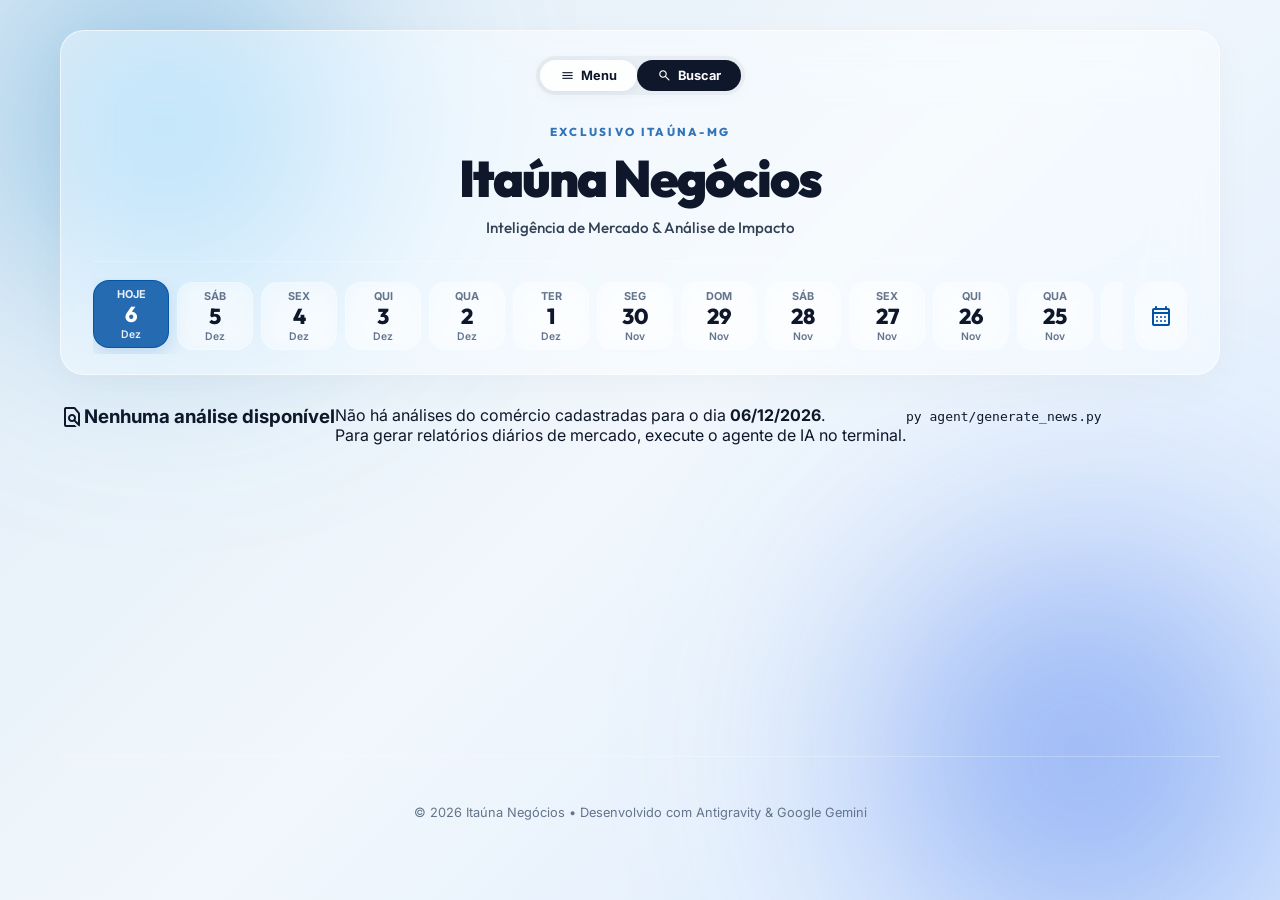
==== index.html @ 3e088b30 "Relatório diário do comércio de Itaúna: 2026-06-10" ====
<!DOCTYPE html>
<html lang="pt-BR">
<head>
  <meta charset="UTF-8">
  <meta name="viewport" content="width=device-width, initial-scale=1.0">
  <title>Itaúna Negócios - Inteligência Comercial e Notícias Diárias</title>
  <meta name="description" content="Portal de análises de impacto comercial, eventos e inteligência de mercado para comerciantes e empresários da cidade de Itaúna-MG.">
  
  <!-- Fontes do Google: Outfit para títulos limpos e fáceis de ler, e Inter para texto -->
  <link rel="preconnect" href="https://fonts.googleapis.com">
  <link rel="preconnect" href="https://fonts.gstatic.com" crossorigin>
  <link href="https://fonts.googleapis.com/css2?family=Inter:wght@300;400;500;600;700&family=Outfit:wght@400;500;600;700;800;900&display=swap" rel="stylesheet">
  
  <!-- Ícones Material Symbols -->
  <link rel="stylesheet" href="https://fonts.googleapis.com/css2?family=Material+Symbols+Rounded:opsz,wght,FILL,GRAD@20..48,100..700,0..1,-50..200" />
  
  <!-- Estilo Principal -->
  <link rel="stylesheet" href="./src/css/style.css">
</head>
<body>

  <!-- Fundo Animado Fluido -->
  <div class="fluid-background" id="fluidBg"></div>

  <!-- Aplicativo Principal -->
  <div class="app-container">
    
    <!-- Cabeçalho Principal (Estilo GreenMotive Glassmorphism) -->
    <header class="app-header" id="appHeader">
      <!-- Barra superior de navegação (Pílulas Flutuantes) -->
      <div class="top-nav-bar">
        <div class="nav-pill">
          <span class="nav-pill-btn active"><span class="material-symbols-rounded pill-icon">menu</span>Menu</span>
          <span class="nav-pill-btn accent-pill"><span class="material-symbols-rounded pill-icon">search</span>Buscar</span>
        </div>
      </div>

      <div class="header-content">
        <div class="brand-info">
          <span class="brand-tag">Exclusivo Itaúna-MG</span>
          <h1 class="brand-title">Itaúna Negócios</h1>
        </div>
        <div class="brand-subtitle">Inteligência de Mercado & Análise de Impacto</div>
      </div>
      
      <!-- Date Carousel Timeline (Barra Horizontal Deslizante) -->
      <div class="date-timeline-container">
        <div class="date-timeline" id="dateTimeline">
          <!-- Datas serão inseridas dinamicamente via JS -->
        </div>
        <div class="date-picker-wrapper">
          <button class="calendar-btn" id="calendarBtn" title="Escolher outra data" aria-label="Abrir calendário">
            <span class="material-symbols-rounded">calendar_month</span>
          </button>
          <!-- Input invisível de data para acionar o calendário do sistema -->
          <input type="date" class="hidden-date-input" id="hiddenDateInput">
        </div>
      </div>
    </header>

    <!-- Conteúdo Principal -->
    <main class="main-content">
      <!-- Indicador de Status / Carregamento -->
      <div class="loader-container" id="loaderContainer">
        <div class="spinner"></div>
        <p>Buscando relatórios de mercado...</p>
      </div>

      <!-- Grid Bento Box de Notícias -->
      <section class="news-grid-section">
        <h2 class="visually-hidden">Análises do Dia</h2>
        <div class="news-grid" id="newsGrid">
          <!-- Cards de notícias serão inseridos aqui pelo JavaScript -->
        </div>
      </section>

      <!-- Estado Vazio (Sem notícias) -->
      <div class="empty-state-container" id="emptyState" style="display: none;">
        <span class="material-symbols-rounded empty-icon">find_in_page</span>
        <h3>Nenhuma análise disponível</h3>
        <p id="emptyStateMessage">Ainda não há relatórios para o dia selecionado. Execute o agente de inteligência artificial para pesquisar notícias do dia.</p>
        <div class="run-instruction-box">
          <code>py agent/generate_news.py</code>
        </div>
      </div>
    </main>

    <!-- Rodapé -->
    <footer class="app-footer">
      <p>© 2026 Itaúna Negócios • Desenvolvido com Antigravity & Google Gemini</p>
    </footer>
  </div>

  <!-- Modal Detalhado (iOS style Slide-up Card Overlay) -->
  <div class="modal-overlay" id="newsModal" role="dialog" aria-modal="true" aria-hidden="true">
    <div class="modal-card">
      <button class="modal-close-btn" id="modalCloseBtn" aria-label="Fechar modal">
        <span class="material-symbols-rounded">close</span>
      </button>
      
      <div class="modal-scroll-content">
        <div class="modal-header">
          <span class="modal-category" id="modalCategory">Eventos</span>
          <h2 class="modal-title" id="modalTitle">Título da Notícia Detalhada</h2>
          <div class="modal-meta">
            <span class="modal-impact-badge" id="modalImpact">Alto Impacto</span>
          </div>
        </div>

        <div class="modal-body">
          <!-- Resumo Executivo -->
          <div class="modal-section summary-section">
            <h3 class="section-title"><span class="material-symbols-rounded section-icon">analytics</span>Resumo Executivo</h3>
            <p id="modalSummary">O resumo do evento aparecerá aqui.</p>
          </div>

          <!-- Análise Investigativa -->
          <div class="modal-section analysis-section">
            <h3 class="section-title"><span class="material-symbols-rounded section-icon">search_insights</span>Análise Investigativa do Impacto</h3>
            <div class="section-text" id="modalAnalysis">
              Detalhes analíticos completos do impacto na cidade de Itaúna.
            </div>
          </div>

          <!-- Painel de Inteligência de Mercado (Gráficos e Mapas) -->
          <div class="modal-section intelligence-section" id="modalIntelligenceSection" style="display: none;">
            <h3 class="section-title"><span class="material-symbols-rounded section-icon">monitoring</span>Painel de Inteligência Comercial</h3>
            <div class="intelligence-dashboard">
              <div class="intel-card chart-card">
                <h4 class="intel-card-title">Impacto Estimado por Setor</h4>
                <div class="chart-canvas-wrapper" id="modalChartContainer">
                  <!-- SVG Gráfico dinâmico injetado via JS -->
                </div>
              </div>
              <div class="intel-card map-card">
                <h4 class="intel-card-title">Hotspots e Tráfego (Centro de Itaúna)</h4>
                <div class="map-canvas-wrapper" id="modalMapContainer">
                  <!-- SVG Mapa dinâmico injetado via JS -->
                </div>
              </div>
            </div>
          </div>

          <!-- Grade de Dicas Práticas e Lucro -->
          <div class="modal-action-grid">
            <div class="action-card how-to-act-card">
              <h3 class="action-card-title"><span class="material-symbols-rounded card-icon">storefront</span>Como Agir (Recomendações)</h3>
              <div class="action-card-content" id="modalHowToAct">
                Passos práticos para comerciantes.
              </div>
            </div>

            <div class="action-card how-to-profit-card">
              <h3 class="action-card-title"><span class="material-symbols-rounded card-icon">monetization_on</span>Como Lucrar (Oportunidades)</h3>
              <div class="action-card-content" id="modalHowToProfit">
                Passos práticos de monetização.
              </div>
            </div>
          </div>
        </div>
      </div>
    </div>
  </div>

  <!-- Scripts -->
  <script src="./src/js/utils.js" type="module"></script>
  <script src="./src/js/app.js" type="module"></script>
</body>
</html>
---- src/css/style.css ----
/* ==========================================================================
   DESIGN SYSTEM - ITAÚNA NEGÓCIOS
   Aparência: Editorial Moderno & Liquid Glass (Tons de Azul Claro)
   ========================================================================== */

:root {
  /* Cores Temáticas - Paleta Azul Editorial & Glassmorphism */
  --bg-primary: #eef4f9; /* Azul Claro Neutro e Suave */
  --bg-gradient-start: #e0ecf7; 
  --bg-gradient-middle: #f1f7fc;
  --bg-gradient-end: #dbeafe;
  
  /* Efeito Liquid Glass Aprimorado */
  --glass-bg: rgba(255, 255, 255, 0.45);
  --glass-bg-hover: rgba(255, 255, 255, 0.65);
  --glass-border: rgba(255, 255, 255, 0.6);
  --glass-border-hover: rgba(3, 83, 164, 0.25);
  --glass-shadow: rgba(15, 23, 42, 0.03);
  --glass-shadow-hover: rgba(15, 23, 42, 0.06);
  
  /* Cores de Destaque */
  --primary: #0353a4; /* Azul Escuro */
  --primary-hover: #002855;
  --primary-light: rgba(3, 83, 164, 0.06);
  --accent: #2563eb;
  
  /* Cores de Texto */
  --text-primary: #0f172a; /* Slate 900 */
  --text-secondary: #334155; /* Slate 700 */
  --text-muted: #64748b; /* Slate 500 */
  
  /* Níveis de Impacto (Neon/Brilhantes para o Glassmorphism) */
  --impact-high: #f43f5e; /* Vermelho Brilhante */
  --impact-high-bg: rgba(244, 63, 94, 0.1);
  --impact-medium: #f97316; /* Laranja Brilhante */
  --impact-medium-bg: rgba(249, 115, 22, 0.1);
  --impact-low: #0d9488; /* Teal Brilhante */
  --impact-low-bg: rgba(13, 148, 136, 0.1);

  /* Tipografia Limpa */
  --font-title: 'Outfit', -apple-system, BlinkMacSystemFont, "Segoe UI", Roboto, sans-serif;
  --font-subtitle: 'Outfit', -apple-system, BlinkMacSystemFont, "Segoe UI", Roboto, sans-serif;
  --font-body: 'Inter', -apple-system, BlinkMacSystemFont, "Segoe UI", Roboto, sans-serif;
  
  /* Bordas e Cantos (Pontas Bem Arredondadas estilo GreenMotive) */
  --border-radius-sm: 8px;
  --border-radius-md: 16px;
  --border-radius-lg: 24px;
  --border-radius-xl: 32px;
  
  /* Linhas Divisórias de Vidro */
  --divider-thin: 1px solid rgba(255, 255, 255, 0.4);
  
  --transition-smooth: all 0.3s cubic-bezier(0.16, 1, 0.3, 1);
  --transition-spring: all 0.5s cubic-bezier(0.175, 0.885, 0.32, 1.1);
}

/* ==========================================================================
   RESET & ESTILOS GERAIS
   ========================================================================== */

* {
  box-sizing: border-box;
  margin: 0;
  padding: 0;
}

body {
  font-family: var(--font-body);
  color: var(--text-primary);
  background-color: var(--bg-primary);
  min-height: 100vh;
  overflow-x: hidden;
  position: relative;
  -webkit-font-smoothing: antialiased;
}

.visually-hidden {
  position: absolute;
  width: 1px;
  height: 1px;
  padding: 0;
  margin: -1px;
  overflow: hidden;
  clip: rect(0, 0, 0, 0);
  white-space: nowrap;
  border: 0;
}

/* ==========================================================================
   FUNDO FLUIDO COM ORBES EM MOVIMENTO (Glassmorphism Background)
   ========================================================================== */

.fluid-background {
  position: fixed;
  top: 0;
  left: 0;
  right: 0;
  bottom: 0;
  z-index: -2;
  background: linear-gradient(135deg, 
    var(--bg-gradient-start), 
    var(--bg-gradient-middle), 
    var(--bg-gradient-end)
  );
  overflow: hidden;
}

/* Orbes de Vidro Refrativos Animados */
.fluid-background::before,
.fluid-background::after {
  content: '';
  position: absolute;
  border-radius: 50%;
  filter: blur(100px);
  opacity: 0.55;
  mix-blend-mode: multiply;
  animation: floatOrbs 25s infinite alternate ease-in-out;
  pointer-events: none;
}

.fluid-background::before {
  width: 500px;
  height: 500px;
  background: radial-gradient(circle, #0284c7 0%, rgba(2, 132, 199, 0) 70%);
  top: -120px;
  left: -80px;
}

.fluid-background::after {
  width: 600px;
  height: 600px;
  background: radial-gradient(circle, #2563eb 0%, rgba(37, 99, 235, 0) 70%);
  bottom: -150px;
  right: -100px;
  animation-delay: -7s;
  animation-duration: 32s;
}

@keyframes floatOrbs {
  0% {
    transform: translate(0, 0) scale(1);
  }
  50% {
    transform: translate(120px, 80px) scale(1.15);
  }
  100% {
    transform: translate(-60px, -90px) scale(0.9);
  }
}

/* ==========================================================================
   CONTAINER E CABEÇALHO EDITORIAL
   ========================================================================== */

.app-container {
  max-width: 1200px;
  margin: 0 auto;
  padding: 30px 20px 80px 20px;
  min-height: 100vh;
  display: flex;
  flex-direction: column;
}

/* Cabeçalho estilo GreenMotive Glassmorphism */
.app-header {
  background: var(--glass-bg);
  backdrop-filter: blur(30px) saturate(140%);
  -webkit-backdrop-filter: blur(30px) saturate(140%);
  border: 1px solid var(--glass-border);
  box-shadow: 0 10px 40px var(--glass-shadow);
  border-radius: var(--border-radius-lg);
  padding: 24px 32px 20px 32px;
  margin-bottom: 30px;
  display: flex;
  flex-direction: column;
  align-items: center;
  position: relative;
  overflow: hidden;
}

/* Barra superior de navegação (Pílulas) */
.top-nav-bar {
  width: 100%;
  display: flex;
  justify-content: center;
  margin-bottom: 24px;
}

.nav-pill {
  display: flex;
  background: rgba(15, 23, 42, 0.05); /* Cinza escuro ultra suave */
  border-radius: 9999px;
  padding: 4px;
  border: 1px solid rgba(255, 255, 255, 0.45);
  box-shadow: 0 4px 15px rgba(15, 23, 42, 0.02);
}

.nav-pill-btn {
  display: inline-flex;
  align-items: center;
  gap: 6px;
  padding: 8px 20px;
  font-size: 0.8rem;
  font-weight: 700;
  color: var(--text-secondary);
  border-radius: 9999px;
  cursor: pointer;
  transition: var(--transition-smooth);
}

.nav-pill-btn.active {
  background: rgba(255, 255, 255, 0.9);
  color: #0f172a;
  box-shadow: 0 2px 8px rgba(15, 23, 42, 0.05);
}

.nav-pill-btn.accent-pill {
  background: #0f172a; /* Slate escuro */
  color: #ffffff;
}

.nav-pill-btn.accent-pill:hover {
  background: #1e293b;
  transform: translateY(0);
}

.pill-icon {
  font-size: 15px !important;
}

.header-content {
  width: 100%;
  display: flex;
  flex-direction: column;
  align-items: center;
  gap: 2px;
  margin-bottom: 24px;
  text-align: center;
}

.brand-tag {
  font-family: var(--font-subtitle);
  font-size: 0.72rem;
  font-weight: 800;
  text-transform: uppercase;
  letter-spacing: 0.2em;
  color: var(--primary);
  opacity: 0.8;
}

.brand-title {
  font-family: var(--font-title);
  font-size: 3.2rem;
  font-weight: 900;
  letter-spacing: -0.04em;
  color: #0f172a;
  margin: 6px 0;
}

.brand-subtitle {
  font-family: var(--font-subtitle);
  font-size: 0.95rem;
  color: var(--text-secondary);
  font-weight: 500;
}

/* ==========================================================================
   DATE CAROUSEL (Timeline de Abas)
   ========================================================================== */

.date-timeline-container {
  width: 100%;
  display: flex;
  align-items: center;
  gap: 12px;
  border-top: 1px solid rgba(255, 255, 255, 0.25);
  padding-top: 16px;
}

.date-timeline {
  display: flex;
  gap: 8px;
  overflow-x: auto;
  scroll-behavior: smooth;
  flex-grow: 1;
  padding: 4px 0;
  scrollbar-width: none;
  -ms-overflow-style: none;
}

.date-timeline::-webkit-scrollbar {
  display: none;
}

.date-item {
  flex: 0 0 auto;
  display: flex;
  flex-direction: column;
  align-items: center;
  justify-content: center;
  width: 76px;
  height: 68px;
  border-radius: var(--border-radius-md);
  border: 1px solid rgba(255, 255, 255, 0.3);
  background: rgba(255, 255, 255, 0.25);
  backdrop-filter: blur(10px);
  cursor: pointer;
  user-select: none;
  transition: var(--transition-smooth);
}

.date-item:hover {
  background: rgba(255, 255, 255, 0.6);
  transform: translateY(-2px);
  border-color: rgba(255, 255, 255, 0.6);
}

.date-item-weekday {
  font-family: var(--font-body);
  font-size: 0.68rem;
  text-transform: uppercase;
  font-weight: 700;
  color: var(--text-muted);
}

.date-item-day {
  font-family: var(--font-title);
  font-size: 1.35rem;
  font-weight: 800;
  color: var(--text-primary);
  line-height: 1.1;
  margin: 2px 0;
}

.date-item-month {
  font-family: var(--font-body);
  font-size: 0.65rem;
  font-weight: 600;
  color: var(--text-muted);
}

/* Pílula Ativa (Estilo Moderno Vidro) */
.date-item.active {
  background: rgba(3, 83, 164, 0.85);
  border-color: rgba(3, 83, 164, 0.9);
  transform: translateY(-2px);
  box-shadow: 0 8px 20px rgba(3, 83, 164, 0.15);
}

.date-item.active .date-item-weekday { color: rgba(255, 255, 255, 0.9); }
.date-item.active .date-item-day { color: #ffffff; }
.date-item.active .date-item-month { color: rgba(255, 255, 255, 0.9); }

/* Calendário */
.calendar-btn {
  width: 52px;
  height: 68px;
  border-radius: var(--border-radius-md);
  border: 1px solid rgba(255, 255, 255, 0.3);
  background: rgba(255, 255, 255, 0.25);
  backdrop-filter: blur(10px);
  color: var(--primary);
  cursor: pointer;
  display: flex;
  align-items: center;
  justify-content: center;
  transition: var(--transition-smooth);
  position: relative;
}

.calendar-btn:hover {
  background: rgba(255, 255, 255, 0.6);
  transform: scale(1.03);
}

.hidden-date-input {
  position: absolute;
  top: 0;
  left: 0;
  width: 100%;
  height: 100%;
  opacity: 0;
  cursor: pointer;
  z-index: 10;
}

/* ==========================================================================
   GRID BENTO BOX EDITORIAL
   ========================================================================== */

.main-content {
  flex-grow: 1;
  display: flex;
  flex-direction: column;
}

.news-grid {
  display: grid;
  grid-template-columns: 1fr;
  gap: 28px;
  padding: 16px 0;
}

@media (min-width: 768px) {
  .news-grid {
    grid-template-columns: repeat(2, 1fr);
  }
}

@media (min-width: 1024px) {
  .news-grid {
    grid-template-columns: repeat(3, 1fr);
  }
}

/* Estilo do Card Glassmorphism Ultra-Premium (GreenMotive style) */
.news-card {
  background: rgba(255, 255, 255, 0.45);
  backdrop-filter: blur(25px) saturate(140%);
  -webkit-backdrop-filter: blur(25px) saturate(140%);
  border: 1px solid rgba(255, 255, 255, 0.5);
  border-radius: var(--border-radius-lg);
  padding: 28px;
  box-shadow: 0 8px 32px var(--glass-shadow);
  cursor: pointer;
  display: flex;
  flex-direction: column;
  justify-content: space-between;
  height: 380px; /* Tamanho único vertical */
  gap: 16px;
  transition: var(--transition-spring);
  position: relative;
  overflow: hidden;
  animation: fadeIn 0.4s ease forwards;
}

.news-card:hover {
  background: rgba(255, 255, 255, 0.65);
  border-color: rgba(3, 83, 164, 0.25);
  transform: translateY(-6px);
  box-shadow: 0 16px 40px rgba(15, 23, 42, 0.08);
}

/* Container de Gradiente Abstrato (Hover Effect) */
.card-bg-gradient {
  position: absolute;
  top: 0;
  left: 0;
  width: 100%;
  height: 100%;
  z-index: 0;
  pointer-events: none;
  opacity: 0.12;
  transition: opacity 0.5s ease, transform 0.5s ease;
  display: flex;
  align-items: center;
  justify-content: center;
}

.news-card:hover .card-bg-gradient {
  opacity: 0.35;
  transform: scale(1.15) rotate(5deg);
}

/* Forçar conteúdo a ficar sobreposto ao gradiente de fundo */
.card-header-tags,
.card-body-content,
.card-footer {
  position: relative;
  z-index: 1;
}

/* Ícone Geométrico Minimalista de Traço Grosso */
.card-geo-icon {
  width: 42px;
  height: 42px;
  display: flex;
  align-items: center;
  justify-content: center;
  color: #0f172a; /* Slate 900 */
  margin-bottom: 8px;
  transition: var(--transition-smooth);
}

.card-geo-icon svg {
  width: 100%;
  height: 100%;
  stroke: currentColor;
  stroke-width: 3.5px; /* Traço grosso geométrico */
  fill: none;
  stroke-linecap: round;
  stroke-linejoin: round;
}

.news-card:hover .card-geo-icon {
  transform: scale(1.08);
  color: var(--accent);
}

/* Tags e Badges */
.card-header-tags {
  display: flex;
  justify-content: space-between;
  align-items: center;
}

.category-tag {
  font-family: var(--font-subtitle);
  font-size: 0.7rem;
  font-weight: 800;
  text-transform: uppercase;
  color: var(--primary);
  background: rgba(3, 83, 164, 0.05);
  padding: 5px 12px;
  border-radius: 9999px;
  letter-spacing: 0.06em;
  border: 1px solid rgba(3, 83, 164, 0.1);
}

.impact-badge {
  font-family: var(--font-body);
  font-size: 0.7rem;
  font-weight: 700;
  padding: 5px 10px;
  border-radius: 8px;
  display: inline-flex;
  align-items: center;
  gap: 5px;
}

.impact-badge::before {
  content: '';
  width: 6px;
  height: 6px;
  border-radius: 50%;
  display: inline-block;
}

/* Níveis de Impacto Translúcidos */
.news-card.impact-alto .impact-badge { color: var(--impact-high); background: var(--impact-high-bg); }
.news-card.impact-alto .impact-badge::before { background: var(--impact-high); }

.news-card.impact-médio .impact-badge { color: var(--impact-medium); background: var(--impact-medium-bg); }
.news-card.impact-médio .impact-badge::before { background: var(--impact-medium); }

.news-card.impact-baixo .impact-badge { color: var(--impact-low); background: var(--impact-low-bg); }
.news-card.impact-baixo .impact-badge::before { background: var(--impact-low); }

/* Título e Texto */
.card-body-content {
  display: flex;
  flex-direction: column;
  gap: 10px;
  flex-grow: 1;
}

.card-title {
  font-family: var(--font-title);
  font-size: 1.3rem;
  font-weight: 800;
  line-height: 1.3;
  color: #0f172a;
  transition: var(--transition-smooth);
}

.news-card:hover .card-title {
  color: var(--accent);
}

.card-summary {
  font-family: var(--font-body);
  font-size: 0.85rem;
  line-height: 1.55;
  color: var(--text-secondary);
  display: -webkit-box;
  -webkit-line-clamp: 4;
  -webkit-box-orient: vertical;
  overflow: hidden;
}

/* Rodapé do Card */
.card-footer {
  display: flex;
  align-items: center;
  justify-content: flex-end;
  border-top: 1px solid rgba(15, 23, 42, 0.05);
  padding-top: 12px;
  font-size: 0.8rem;
  font-weight: 700;
  color: var(--primary);
}

.read-more-text {
  display: flex;
  align-items: center;
  gap: 4px;
  font-family: var(--font-subtitle);
  transition: var(--transition-smooth);
}

.news-card:hover .read-more-text {
  transform: translateX(4px);
  color: var(--accent);
}

/* ==========================================================================
   MODAL DE DETALHES (Glassmorphism Duplo e Contraste Escuro)
   ========================================================================== */

.modal-overlay {
  position: fixed;
  top: 0;
  left: 0;
  right: 0;
  bottom: 0;
  background-color: rgba(15, 32, 55, 0.25);
  backdrop-filter: blur(20px);
  -webkit-backdrop-filter: blur(20px);
  z-index: 1000;
  display: flex;
  align-items: flex-end;
  justify-content: center;
  opacity: 0;
  pointer-events: none;
  transition: opacity 0.4s cubic-bezier(0.16, 1, 0.3, 1);
}

.modal-overlay.active {
  opacity: 1;
  pointer-events: auto;
}

.modal-card {
  width: 100%;
  max-height: 92vh;
  background: rgba(255, 255, 255, 0.45); /* Vidro super translúcido */
  backdrop-filter: blur(40px) saturate(160%);
  -webkit-backdrop-filter: blur(40px) saturate(160%);
  border: 1px solid rgba(255, 255, 255, 0.65);
  border-top-left-radius: var(--border-radius-xl);
  border-top-right-radius: var(--border-radius-xl);
  box-shadow: 0 -20px 60px rgba(15, 32, 55, 0.1);
  position: relative;
  display: flex;
  flex-direction: column;
  transform: translateY(100%);
  transition: transform 0.55s cubic-bezier(0.16, 1, 0.3, 1);
}

.modal-overlay.active .modal-card {
  transform: translateY(0);
}

@media (min-width: 768px) {
  .modal-overlay {
    align-items: center;
  }
  .modal-card {
    width: 90%;
    max-width: 860px;
    height: auto;
    max-height: 88vh;
    border-radius: var(--border-radius-lg);
  }
}

/* Botão Fechar Estilo Pill */
.modal-close-btn {
  position: absolute;
  top: 20px;
  right: 20px;
  width: 36px;
  height: 36px;
  border-radius: 50%;
  background: rgba(15, 23, 42, 0.08);
  border: 1px solid rgba(255, 255, 255, 0.45);
  color: var(--text-primary);
  cursor: pointer;
  display: flex;
  align-items: center;
  justify-content: center;
  z-index: 100;
  transition: var(--transition-smooth);
}

.modal-close-btn:hover {
  background: #0f172a;
  color: #ffffff;
  transform: scale(1.05);
}

/* Rolagem Interna */
.modal-scroll-content {
  overflow-y: auto;
  padding: 0;
}

/* Header do Modal */
.modal-header {
  padding: 36px 36px 16px 36px;
  display: flex;
  flex-direction: column;
  align-items: flex-start;
  gap: 12px;
}

.modal-category {
  font-family: var(--font-subtitle);
  font-size: 0.7rem;
  font-weight: 800;
  text-transform: uppercase;
  color: var(--primary);
  background: rgba(3, 83, 164, 0.06);
  padding: 5px 12px;
  border-radius: 9999px;
  letter-spacing: 0.06em;
  border: 1px solid rgba(3, 83, 164, 0.1);
}

.modal-title {
  font-family: var(--font-title);
  font-size: 2rem;
  font-weight: 900;
  line-height: 1.25;
  color: #0f172a;
  letter-spacing: -0.02em;
}

.modal-meta {
  width: 100%;
  display: flex;
  align-items: center;
  border-bottom: 1px solid rgba(255, 255, 255, 0.3);
  padding-bottom: 16px;
}

.modal-impact-badge {
  font-family: var(--font-body);
  font-size: 0.72rem;
  font-weight: 700;
  padding: 5px 10px;
  border-radius: 8px;
  display: inline-flex;
  align-items: center;
  gap: 6px;
}

.modal-impact-badge::before {
  content: '';
  width: 6px;
  height: 6px;
  border-radius: 50%;
}

/* Corpo do Modal */
.modal-body {
  padding: 0 36px 48px 36px;
  display: flex;
  flex-direction: column;
  gap: 28px;
}

/* Seção Clássica (Clara) */
.modal-section {
  background: rgba(255, 255, 255, 0.35);
  border: 1px solid rgba(255, 255, 255, 0.5);
  border-radius: var(--border-radius-md);
  padding: 24px;
  box-shadow: 0 4px 20px rgba(0, 0, 0, 0.01);
  transition: var(--transition-smooth);
}

.section-title {
  font-family: var(--font-title);
  font-size: 1.15rem;
  font-weight: 800;
  color: #0f172a;
  margin-bottom: 16px;
  display: flex;
  align-items: center;
  gap: 8px;
  border-bottom: 1px solid rgba(15, 23, 42, 0.06);
  padding-bottom: 8px;
}

.section-icon {
  color: var(--primary);
  font-size: 20px;
}

/* Resumo em Vidro Escuro (Alto Contraste - Cannabis Lab style) */
.summary-section {
  background: rgba(15, 23, 42, 0.88) !important;
  backdrop-filter: blur(20px);
  border: 1px solid rgba(255, 255, 255, 0.1) !important;
  color: rgba(255, 255, 255, 0.9) !important;
  border-left: 4px solid var(--accent) !important;
  box-shadow: 0 10px 30px rgba(0, 0, 0, 0.12);
}

.summary-section .section-title {
  color: #ffffff !important;
  border-bottom-color: rgba(255, 255, 255, 0.1) !important;
}

.summary-section .section-icon {
  color: #38bdf8;
}

#modalSummary {
  font-family: var(--font-subtitle);
  font-size: 1.05rem;
  line-height: 1.6;
  font-weight: 600;
  color: rgba(255, 255, 255, 0.85);
  font-style: italic;
}

#modalAnalysis {
  font-family: var(--font-body);
  font-size: 0.92rem;
  line-height: 1.65;
  color: var(--text-secondary);
}

/* ==========================================================================
   PAINEL DE INTELIGÊNCIA COMERCIAL (Vidro Escuro / Preto Contrastante)
   ========================================================================== */

.intelligence-dashboard {
  display: grid;
  grid-template-columns: 1fr;
  gap: 20px;
}

@media (min-width: 768px) {
  .intelligence-dashboard {
    grid-template-columns: repeat(2, 1fr);
  }
}

.intel-card {
  background: rgba(15, 23, 42, 0.88) !important;
  backdrop-filter: blur(20px);
  border: 1px solid rgba(255, 255, 255, 0.1) !important;
  border-radius: var(--border-radius-md);
  padding: 20px;
  color: #ffffff !important;
  box-shadow: 0 10px 30px rgba(0, 0, 0, 0.12);
  transition: var(--transition-smooth);
}

.intel-card:hover {
  transform: translateY(-2px);
  border-color: rgba(255, 255, 255, 0.18) !important;
}

.intel-card-title {
  font-family: var(--font-title);
  font-size: 0.8rem;
  font-weight: 800;
  color: rgba(255, 255, 255, 0.9);
  margin-bottom: 14px;
  text-transform: uppercase;
  letter-spacing: 0.05em;
  border-bottom: 1px solid rgba(255, 255, 255, 0.1);
  padding-bottom: 8px;
}

.chart-canvas-wrapper, .map-canvas-wrapper {
  height: 200px;
  display: flex;
  align-items: center;
  justify-content: center;
  background: rgba(255, 255, 255, 0.04) !important;
  border-radius: var(--border-radius-sm);
  padding: 8px;
  border: 1px solid rgba(255, 255, 255, 0.08);
}

/* SVG Chart/Map Neon Styles */
.chart-bar {
  transition: fill 0.3s ease;
}
.chart-bar:hover {
  fill: #60a5fa !important; /* Azul Neon */
}

.map-street {
  stroke: rgba(255, 255, 255, 0.12);
  stroke-width: 3;
  fill: none;
}
.map-river {
  stroke: #38bdf8; /* Azul claro Neon */
  stroke-width: 8;
  fill: none;
}
.map-hotspot {
  animation: pulse 2s infinite alternate;
}
@keyframes pulse {
  0% { r: 6px; opacity: 0.4; }
  100% { r: 12px; opacity: 0.9; }
}

/* ==========================================================================
   GRADE DE RECOMENDAÇÕES E LUCRO (Vidro Escuro Contrastante)
   ========================================================================== */

.modal-action-grid {
  display: grid;
  grid-template-columns: 1fr;
  gap: 20px;
}

@media (min-width: 768px) {
  .modal-action-grid {
    grid-template-columns: repeat(2, 1fr);
  }
}

.action-card {
  background: rgba(15, 23, 42, 0.88) !important;
  backdrop-filter: blur(20px);
  border: 1px solid rgba(255, 255, 255, 0.1);
  border-radius: var(--border-radius-md);
  padding: 24px;
  color: #ffffff !important;
  box-shadow: 0 10px 30px rgba(0, 0, 0, 0.12);
  transition: var(--transition-smooth);
}

.action-card:hover {
  transform: translateY(-2px);
  border-color: rgba(255, 255, 255, 0.18);
}

.how-to-act-card {
  border-left: 5px solid var(--accent);
}

.how-to-profit-card {
  border-left: 5px solid var(--impact-low);
}

.action-card-title {
  font-family: var(--font-title);
  font-size: 1.1rem;
  font-weight: 800;
  margin-bottom: 14px;
  display: flex;
  align-items: center;
  gap: 8px;
  color: #ffffff !important;
  border-bottom: 1px solid rgba(255, 255, 255, 0.1);
  padding-bottom: 8px;
}

.how-to-act-card .card-icon { color: #38bdf8; }
.how-to-profit-card .card-icon { color: #2dd4bf; }

.action-card-content {
  font-family: var(--font-body);
  font-size: 0.88rem;
  line-height: 1.6;
  color: rgba(255, 255, 255, 0.8);
}

.action-card-content ul, 
.action-card-content ol {
  padding-left: 18px;
}

.action-card-content li {
  margin-bottom: 10px;
}

/* ==========================================================================
   RODAPÉ E ANIMAÇÕES
   ========================================================================== */

.app-footer {
  margin-top: auto;
  padding-top: 48px;
  text-align: center;
  color: var(--text-muted);
  font-size: 0.8rem;
  border-top: 1px solid rgba(255, 255, 255, 0.25);
}

@keyframes fadeIn {
  from {
    opacity: 0;
    transform: translateY(12px);
  }
  to {
    opacity: 1;
    transform: translateY(0);
  }
}
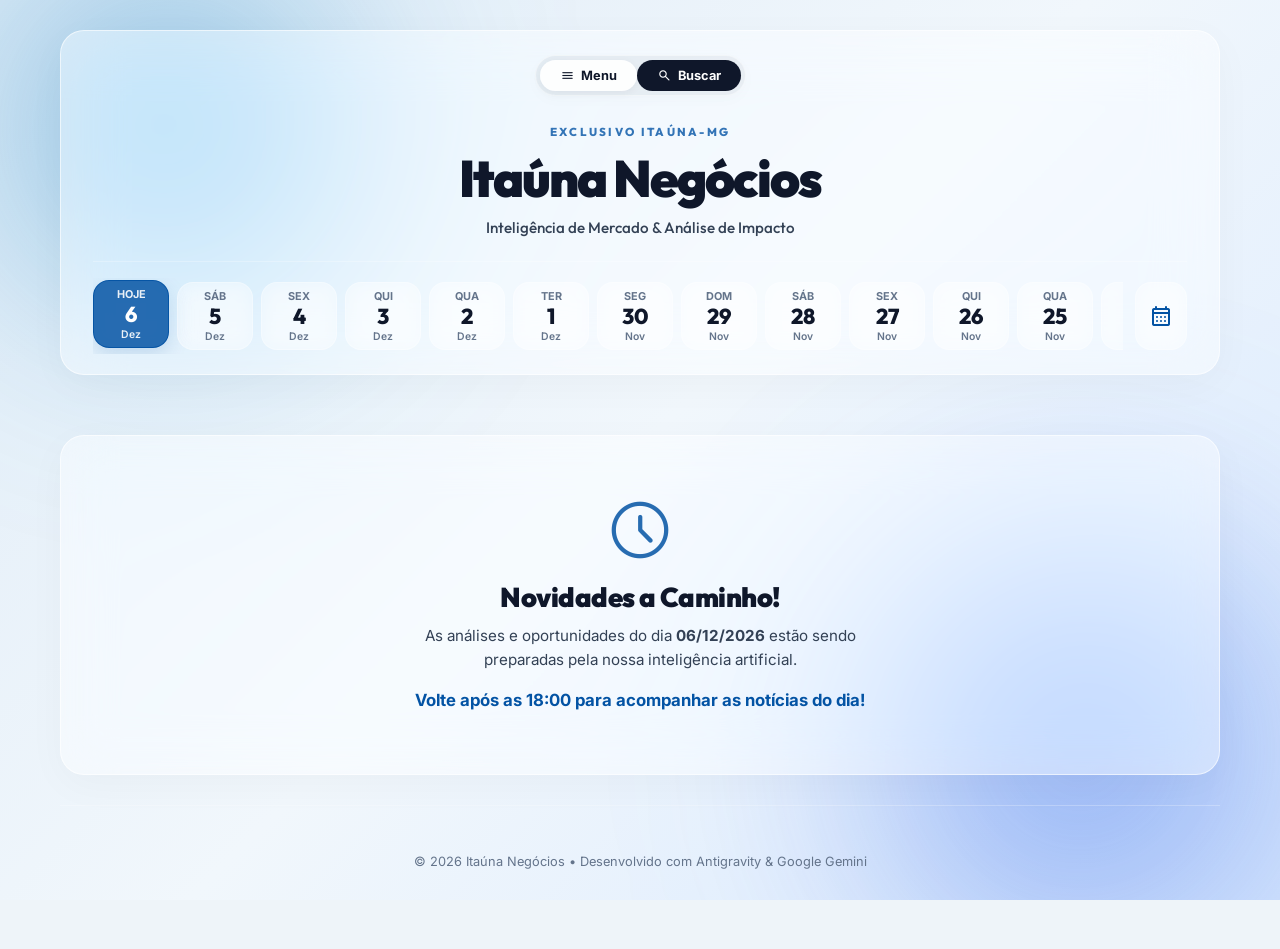
==== commit fcccf068: "Interface: Customizando e animando tela de estado vazio (volte apos as 18:00)" ====
--- a/index.html
+++ b/index.html
@@ -76,12 +76,9 @@
 
       <!-- Estado Vazio (Sem notícias) -->
       <div class="empty-state-container" id="emptyState" style="display: none;">
-        <span class="material-symbols-rounded empty-icon">find_in_page</span>
-        <h3>Nenhuma análise disponível</h3>
-        <p id="emptyStateMessage">Ainda não há relatórios para o dia selecionado. Execute o agente de inteligência artificial para pesquisar notícias do dia.</p>
-        <div class="run-instruction-box">
-          <code>py agent/generate_news.py</code>
-        </div>
+        <span class="material-symbols-rounded empty-icon" id="emptyStateIcon">schedule</span>
+        <h3 id="emptyStateTitle">Aguardando Relatório de Hoje</h3>
+        <p id="emptyStateMessage">Volte após as 18:00 para acompanhar as notícias do dia.</p>
       </div>
     </main>
 
@@ -132,12 +129,6 @@
                   <!-- SVG Gráfico dinâmico injetado via JS -->
                 </div>
               </div>
-              <div class="intel-card map-card">
-                <h4 class="intel-card-title">Hotspots e Tráfego (Centro de Itaúna)</h4>
-                <div class="map-canvas-wrapper" id="modalMapContainer">
-                  <!-- SVG Mapa dinâmico injetado via JS -->
-                </div>
-              </div>
             </div>
           </div>
 
--- a/src/css/style.css
+++ b/src/css/style.css
@@ -427,7 +427,8 @@
   display: flex;
   flex-direction: column;
   justify-content: space-between;
-  height: 380px; /* Tamanho único vertical */
+  min-height: 410px; /* Tamanho mínimo uniforme e confortável */
+  height: auto;
   gap: 16px;
   transition: var(--transition-spring);
   position: relative;
@@ -574,7 +575,7 @@
   line-height: 1.55;
   color: var(--text-secondary);
   display: -webkit-box;
-  -webkit-line-clamp: 4;
+  -webkit-line-clamp: 3; /* Reduzido para 3 linhas para liberar espaço e não cortar o rodapé */
   -webkit-box-orient: vertical;
   overflow: hidden;
 }
@@ -829,15 +830,9 @@
    ========================================================================== */
 
 .intelligence-dashboard {
-  display: grid;
-  grid-template-columns: 1fr;
+  display: flex;
+  flex-direction: column;
   gap: 20px;
-}
-
-@media (min-width: 768px) {
-  .intelligence-dashboard {
-    grid-template-columns: repeat(2, 1fr);
-  }
 }
 
 .intel-card {
@@ -868,7 +863,7 @@
   padding-bottom: 8px;
 }
 
-.chart-canvas-wrapper, .map-canvas-wrapper {
+.chart-canvas-wrapper {
   height: 200px;
   display: flex;
   align-items: center;
@@ -879,30 +874,21 @@
   border: 1px solid rgba(255, 255, 255, 0.08);
 }
 
-/* SVG Chart/Map Neon Styles */
+.map-canvas-wrapper {
+  height: 200px;
+  background: rgba(255, 255, 255, 0.04) !important;
+  border-radius: var(--border-radius-sm);
+  border: 1px solid rgba(255, 255, 255, 0.08);
+  padding: 0 !important; /* Sem padding para o iframe do Google Maps preencher tudo */
+  overflow: hidden;
+}
+
+/* SVG Chart Neon Styles */
 .chart-bar {
   transition: fill 0.3s ease;
 }
 .chart-bar:hover {
   fill: #60a5fa !important; /* Azul Neon */
-}
-
-.map-street {
-  stroke: rgba(255, 255, 255, 0.12);
-  stroke-width: 3;
-  fill: none;
-}
-.map-river {
-  stroke: #38bdf8; /* Azul claro Neon */
-  stroke-width: 8;
-  fill: none;
-}
-.map-hotspot {
-  animation: pulse 2s infinite alternate;
-}
-@keyframes pulse {
-  0% { r: 6px; opacity: 0.4; }
-  100% { r: 12px; opacity: 0.9; }
 }
 
 /* ==========================================================================
@@ -1000,3 +986,97 @@
     transform: translateY(0);
   }
 }
+
+/* ==========================================================================
+   ESTADOS DE CARREGAMENTO E VAZIO (Loader & Empty State)
+   ========================================================================== */
+
+.loader-container,
+.empty-state-container {
+  display: flex;
+  flex-direction: column;
+  align-items: center;
+  justify-content: center;
+  text-align: center;
+  padding: 60px 24px;
+  background: var(--glass-bg);
+  backdrop-filter: blur(25px) saturate(140%);
+  -webkit-backdrop-filter: blur(25px) saturate(140%);
+  border: 1px solid var(--glass-border);
+  border-radius: var(--border-radius-lg);
+  box-shadow: 0 10px 40px var(--glass-shadow);
+  margin: 30px 0;
+  animation: fadeIn 0.5s ease forwards;
+}
+
+.loader-container p,
+.empty-state-container p {
+  font-family: var(--font-body);
+  font-size: 0.95rem;
+  color: var(--text-secondary);
+  max-width: 480px;
+  line-height: 1.6;
+}
+
+.loader-container p {
+  margin-top: 18px;
+  font-weight: 600;
+}
+
+.empty-state-container h3 {
+  font-family: var(--font-title);
+  font-size: 1.7rem;
+  font-weight: 900;
+  color: #0f172a;
+  margin: 16px 0 10px 0;
+  letter-spacing: -0.02em;
+}
+
+/* Spinner de Carregamento Premium */
+.spinner {
+  width: 52px;
+  height: 52px;
+  border: 4.5px solid rgba(3, 83, 164, 0.1);
+  border-left-color: var(--primary);
+  border-radius: 50%;
+  animation: spin 1s linear infinite;
+}
+
+@keyframes spin {
+  to { transform: rotate(360deg); }
+}
+
+/* Ícones dos Estados */
+.empty-icon {
+  font-size: 68px !important;
+  color: var(--primary);
+  opacity: 0.85;
+  display: inline-block;
+  line-height: 1;
+}
+
+/* Animação do Relógio (Pendular + Pulso) */
+.empty-icon.animated-clock {
+  animation: clockPulse 3.5s infinite ease-in-out, clockWobble 6s infinite ease-in-out;
+}
+
+/* Animação de Pulsar o Brilho */
+@keyframes clockPulse {
+  0%, 100% {
+    transform: scale(1);
+    filter: drop-shadow(0 0 0px rgba(3, 83, 164, 0));
+    opacity: 0.8;
+  }
+  50% {
+    transform: scale(1.08);
+    filter: drop-shadow(0 0 16px rgba(3, 83, 164, 0.45));
+    opacity: 1;
+  }
+}
+
+/* Animação de Oscilação / Pêndulo Suave */
+@keyframes clockWobble {
+  0%, 100% { transform: rotate(0deg); }
+  25% { transform: rotate(12deg); }
+  75% { transform: rotate(-12deg); }
+}
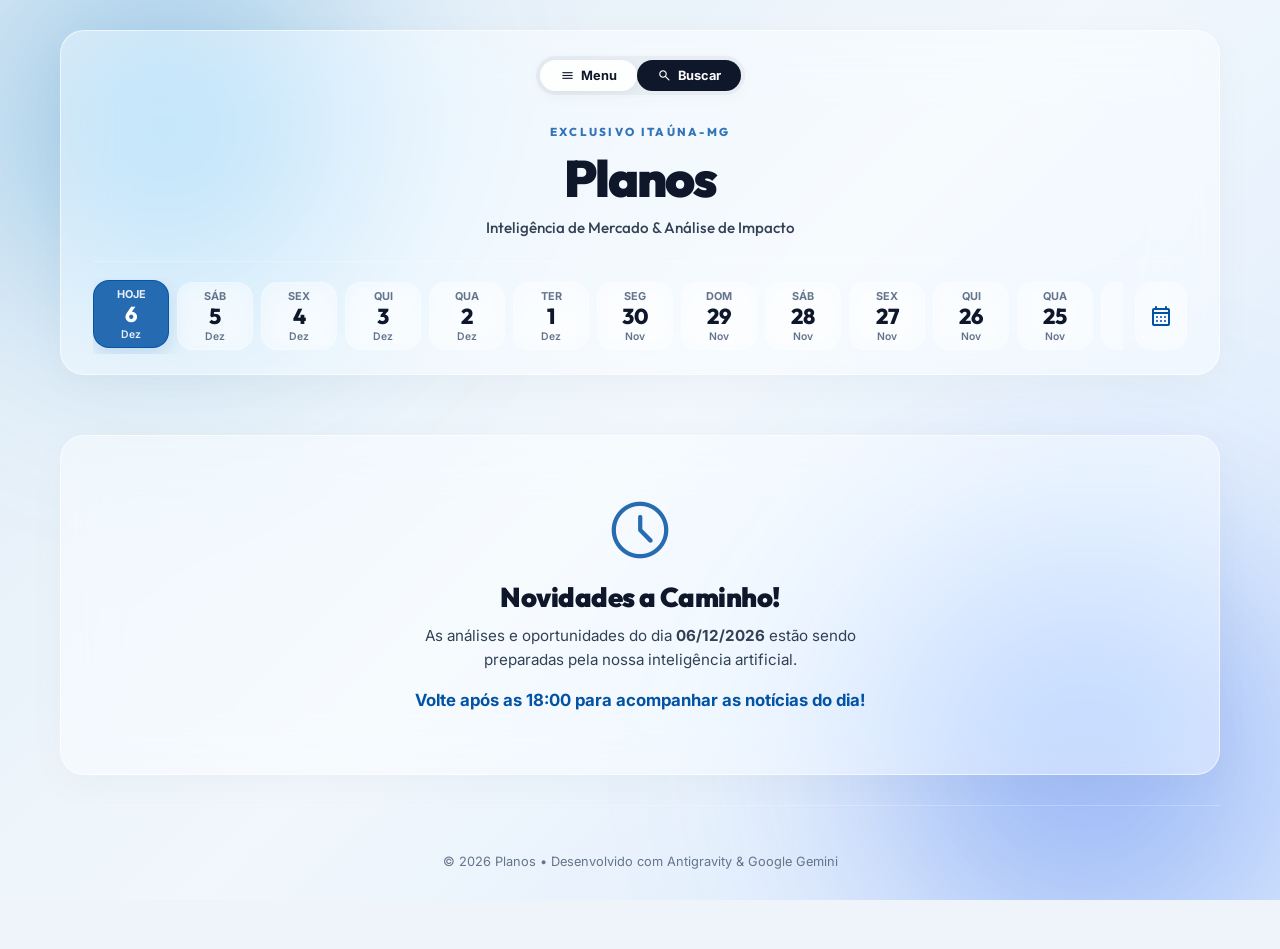
==== commit 13be062c: "Interface: Renomeando site de Itauna Negocios para Planos e aplicando cache busting v1.0.3" ====
--- a/index.html
+++ b/index.html
@@ -3,7 +3,7 @@
 <head>
   <meta charset="UTF-8">
   <meta name="viewport" content="width=device-width, initial-scale=1.0">
-  <title>Itaúna Negócios - Inteligência Comercial e Notícias Diárias</title>
+  <title>Planos - Inteligência Comercial e Notícias Diárias</title>
   <meta name="description" content="Portal de análises de impacto comercial, eventos e inteligência de mercado para comerciantes e empresários da cidade de Itaúna-MG.">
   
   <!-- Fontes do Google: Outfit para títulos limpos e fáceis de ler, e Inter para texto -->
@@ -15,7 +15,7 @@
   <link rel="stylesheet" href="https://fonts.googleapis.com/css2?family=Material+Symbols+Rounded:opsz,wght,FILL,GRAD@20..48,100..700,0..1,-50..200" />
   
   <!-- Estilo Principal -->
-  <link rel="stylesheet" href="./src/css/style.css">
+  <link rel="stylesheet" href="./src/css/style.css?v=1.0.3">
 </head>
 <body>
 
@@ -38,7 +38,7 @@
       <div class="header-content">
         <div class="brand-info">
           <span class="brand-tag">Exclusivo Itaúna-MG</span>
-          <h1 class="brand-title">Itaúna Negócios</h1>
+          <h1 class="brand-title">Planos</h1>
         </div>
         <div class="brand-subtitle">Inteligência de Mercado & Análise de Impacto</div>
       </div>
@@ -84,7 +84,7 @@
 
     <!-- Rodapé -->
     <footer class="app-footer">
-      <p>© 2026 Itaúna Negócios • Desenvolvido com Antigravity & Google Gemini</p>
+      <p>© 2026 Planos • Desenvolvido com Antigravity & Google Gemini</p>
     </footer>
   </div>
 
@@ -154,7 +154,7 @@
   </div>
 
   <!-- Scripts -->
-  <script src="./src/js/utils.js" type="module"></script>
-  <script src="./src/js/app.js" type="module"></script>
+  <script src="./src/js/utils.js?v=1.0.3" type="module"></script>
+  <script src="./src/js/app.js?v=1.0.3" type="module"></script>
 </body>
 </html>
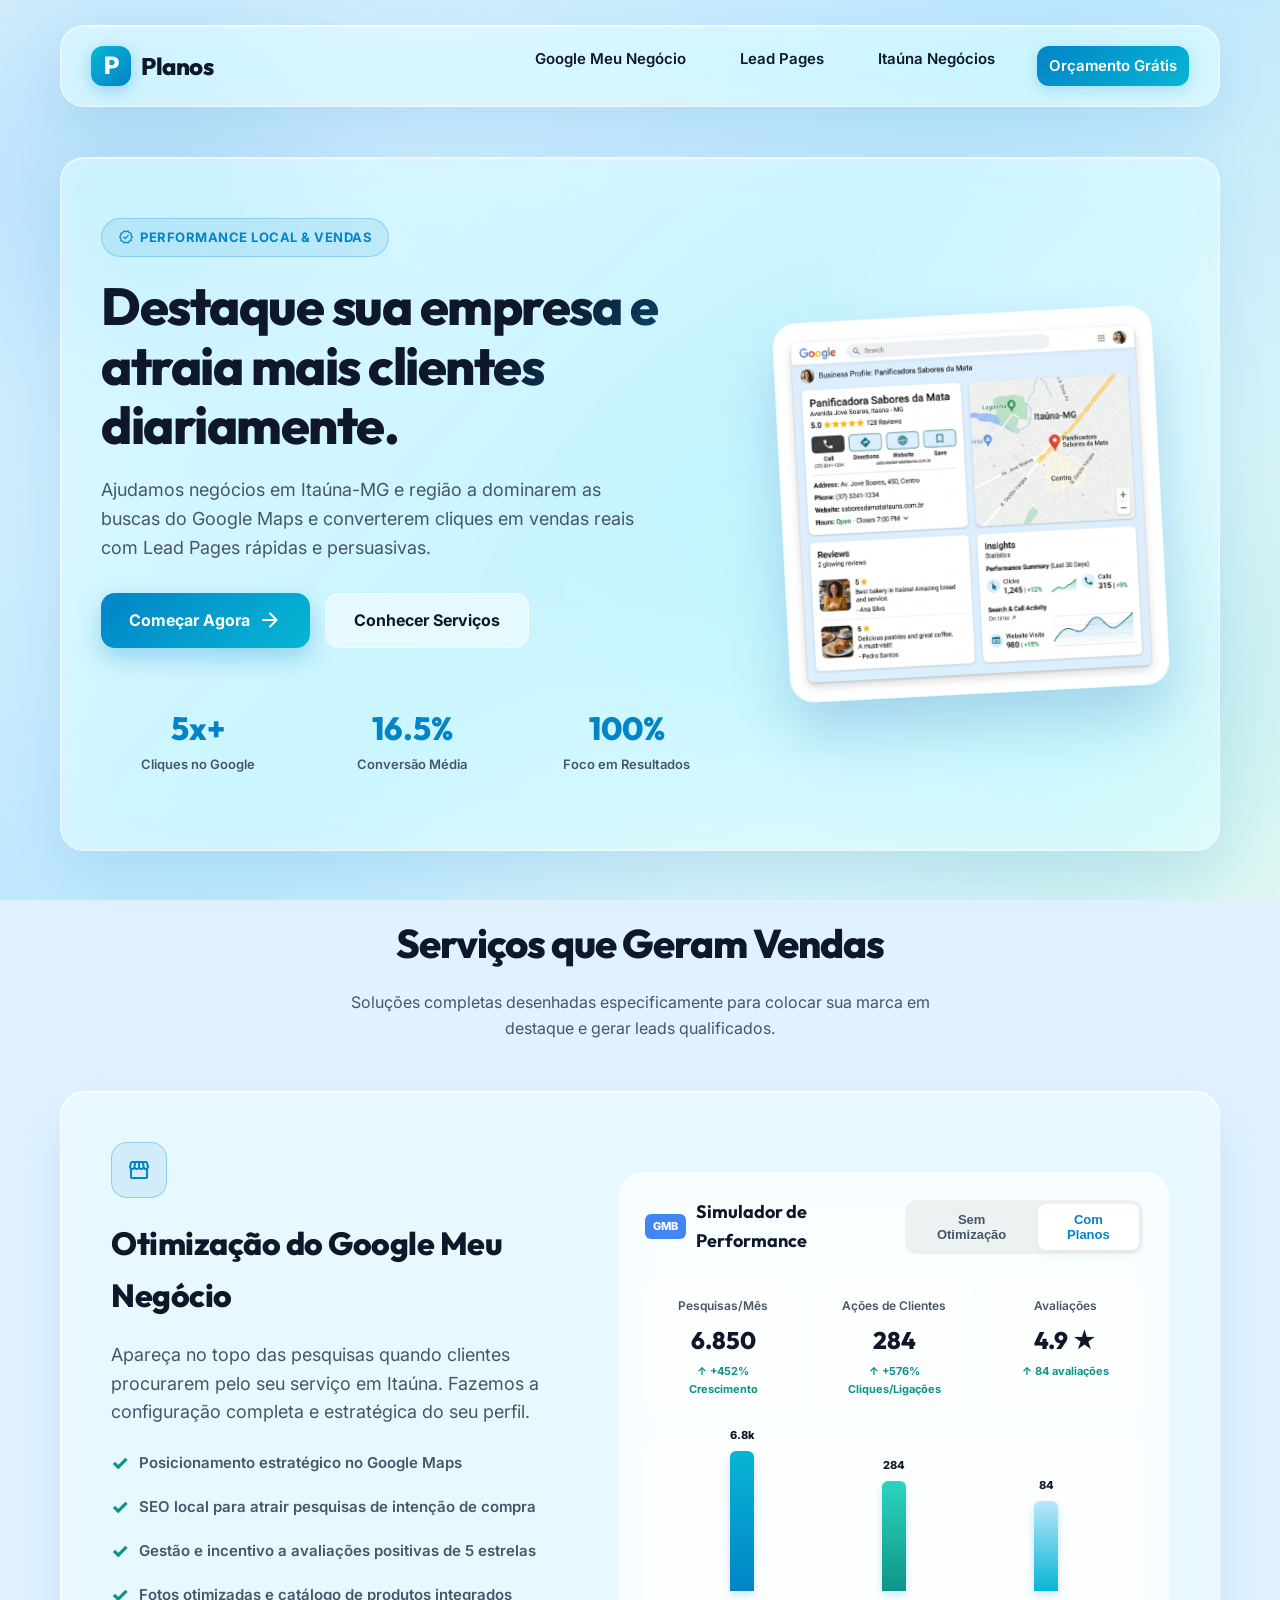
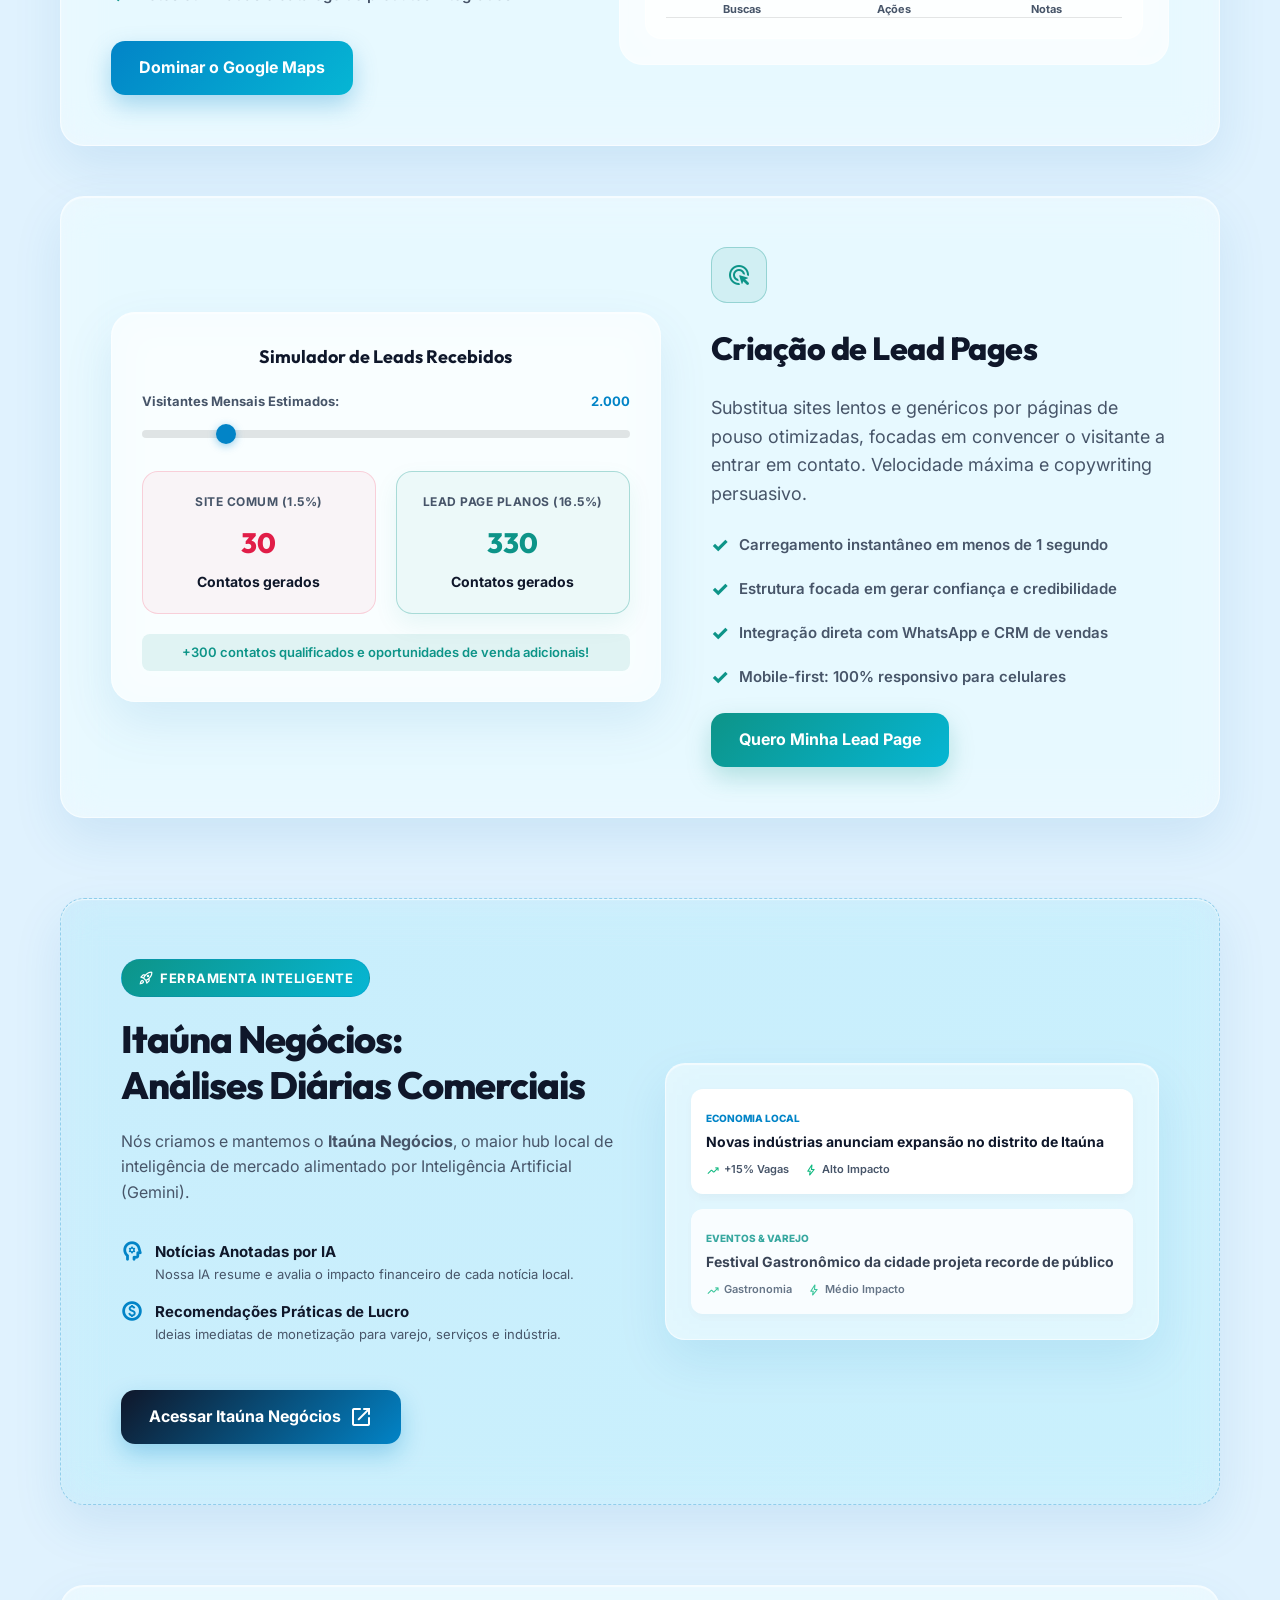
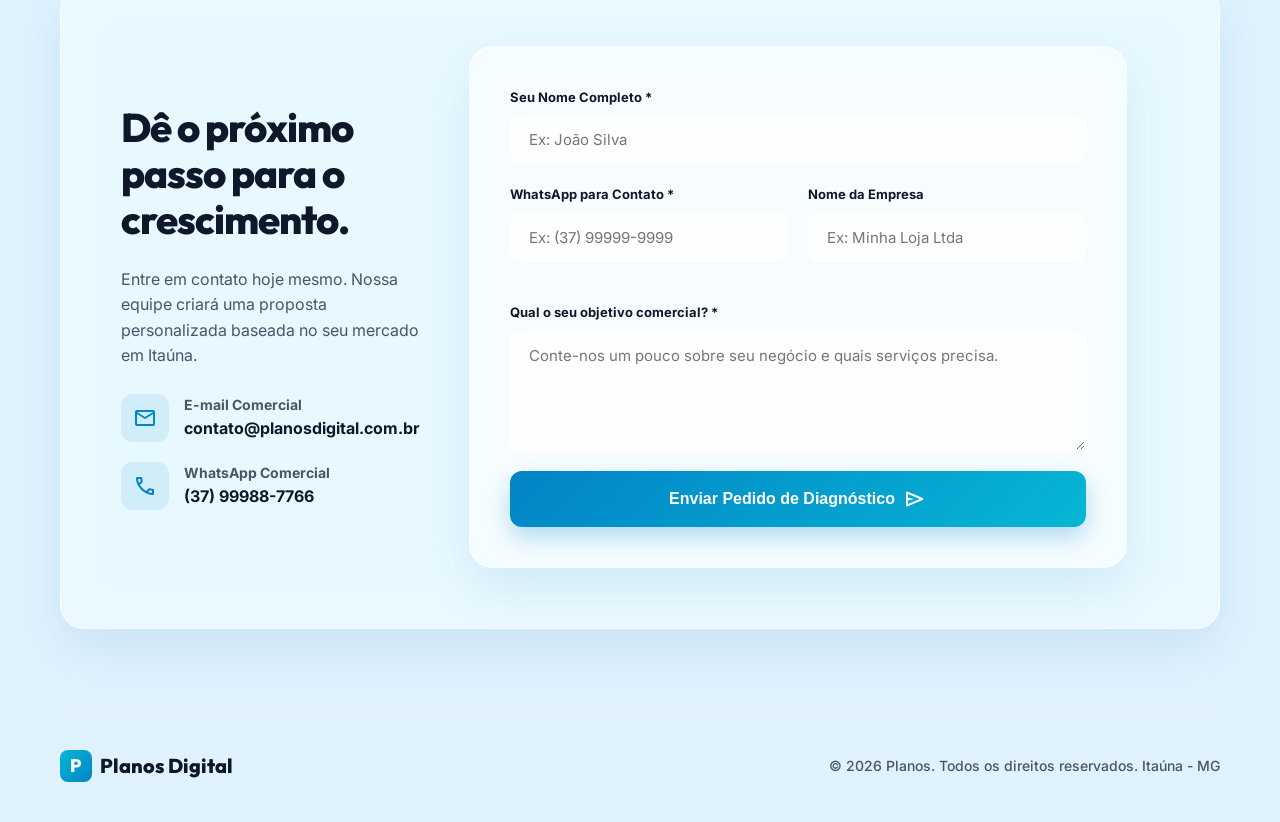
==== commit 91522da8: "Criação do site Planos (Liquid Glass) e integração com Itaúna Negócios" ====
--- a/index.html
+++ b/index.html
@@ -3,10 +3,10 @@
 <head>
   <meta charset="UTF-8">
   <meta name="viewport" content="width=device-width, initial-scale=1.0">
-  <title>Planos - Inteligência Comercial e Notícias Diárias</title>
-  <meta name="description" content="Portal de análises de impacto comercial, eventos e inteligência de mercado para comerciantes e empresários da cidade de Itaúna-MG.">
+  <title>Planos - Otimização de Google Meu Negócio e Lead Pages</title>
+  <meta name="description" content="Acelere o crescimento de sua empresa em Itaúna-MG. Otimização de perfil no Google Meu Negócio e criação de Lead Pages de alta conversão.">
   
-  <!-- Fontes do Google: Outfit para títulos limpos e fáceis de ler, e Inter para texto -->
+  <!-- Fontes do Google: Outfit e Inter -->
   <link rel="preconnect" href="https://fonts.googleapis.com">
   <link rel="preconnect" href="https://fonts.gstatic.com" crossorigin>
   <link href="https://fonts.googleapis.com/css2?family=Inter:wght@300;400;500;600;700&family=Outfit:wght@400;500;600;700;800;900&display=swap" rel="stylesheet">
@@ -14,147 +14,363 @@
   <!-- Ícones Material Symbols -->
   <link rel="stylesheet" href="https://fonts.googleapis.com/css2?family=Material+Symbols+Rounded:opsz,wght,FILL,GRAD@20..48,100..700,0..1,-50..200" />
   
-  <!-- Estilo Principal -->
-  <link rel="stylesheet" href="./src/css/style.css?v=1.0.3">
+  <!-- Estilos Customizados -->
+  <link rel="stylesheet" href="./src/css/planos.css">
 </head>
 <body>
 
-  <!-- Fundo Animado Fluido -->
-  <div class="fluid-background" id="fluidBg"></div>
+  <!-- Fundo Líquido Dinâmico -->
+  <div class="liquid-bg-container">
+    <div class="liquid-blob blob-1"></div>
+    <div class="liquid-blob blob-2"></div>
+    <div class="liquid-blob blob-3"></div>
+  </div>
+  <div class="glass-overlay"></div>
 
   <!-- Aplicativo Principal -->
   <div class="app-container">
     
-    <!-- Cabeçalho Principal (Estilo GreenMotive Glassmorphism) -->
-    <header class="app-header" id="appHeader">
-      <!-- Barra superior de navegação (Pílulas Flutuantes) -->
-      <div class="top-nav-bar">
-        <div class="nav-pill">
-          <span class="nav-pill-btn active"><span class="material-symbols-rounded pill-icon">menu</span>Menu</span>
-          <span class="nav-pill-btn accent-pill"><span class="material-symbols-rounded pill-icon">search</span>Buscar</span>
-        </div>
-      </div>
-
-      <div class="header-content">
-        <div class="brand-info">
-          <span class="brand-tag">Exclusivo Itaúna-MG</span>
-          <h1 class="brand-title">Planos</h1>
-        </div>
-        <div class="brand-subtitle">Inteligência de Mercado & Análise de Impacto</div>
-      </div>
-      
-      <!-- Date Carousel Timeline (Barra Horizontal Deslizante) -->
-      <div class="date-timeline-container">
-        <div class="date-timeline" id="dateTimeline">
-          <!-- Datas serão inseridas dinamicamente via JS -->
-        </div>
-        <div class="date-picker-wrapper">
-          <button class="calendar-btn" id="calendarBtn" title="Escolher outra data" aria-label="Abrir calendário">
-            <span class="material-symbols-rounded">calendar_month</span>
+    <!-- Cabeçalho / Navegação -->
+    <header class="main-header glass-panel">
+      <a href="#" class="brand">
+        <div class="brand-icon">P</div>
+        <span class="brand-name">Planos</span>
+      </a>
+      <nav>
+        <ul class="nav-links">
+          <li><a href="#gmb">Google Meu Negócio</a></li>
+          <li><a href="#leadpages">Lead Pages</a></li>
+          <li><a href="#itauna">Itaúna Negócios</a></li>
+          <li><a href="#contato" class="btn nav-btn">Orçamento Grátis</a></li>
+        </ul>
+      </nav>
+    </header>
+
+    <!-- Seção Hero -->
+    <section class="hero-section glass-panel">
+      <div class="hero-content">
+        <div class="badge">
+          <span class="material-symbols-rounded" style="font-size: 16px;">verified</span>
+          Performance Local & Vendas
+        </div>
+        <h1 class="hero-title">Destaque sua empresa e atraia mais clientes diariamente.</h1>
+        <p class="hero-description">
+          Ajudamos negócios em Itaúna-MG e região a dominarem as buscas do Google Maps e converterem cliques em vendas reais com Lead Pages rápidas e persuasivas.
+        </p>
+        <div class="cta-group">
+          <a href="#contato" class="btn btn-primary">
+            Começar Agora
+            <span class="material-symbols-rounded">arrow_forward</span>
+          </a>
+          <a href="#gmb" class="btn btn-secondary">Conhecer Serviços</a>
+        </div>
+        
+        <!-- Estatísticas Rápidas -->
+        <div class="hero-stats">
+          <div class="stat-item">
+            <div class="stat-num">5x+</div>
+            <div class="stat-label">Cliques no Google</div>
+          </div>
+          <div class="stat-item">
+            <div class="stat-num">16.5%</div>
+            <div class="stat-label">Conversão Média</div>
+          </div>
+          <div class="stat-item">
+            <div class="stat-num">100%</div>
+            <div class="stat-label">Foco em Resultados</div>
+          </div>
+        </div>
+      </div>
+
+      <div class="hero-visual">
+        <div class="glass-sphere"></div>
+        <div class="visual-image-wrapper">
+          <img src="./src/images/gmb_mockup.png" alt="Google Meu Negócio Otimizado" class="visual-image" id="heroVisualImg">
+        </div>
+      </div>
+    </section>
+
+    <!-- Seção de Serviços -->
+    <section class="services-section" id="servicos">
+      <div class="section-header">
+        <h2>Serviços que Geram Vendas</h2>
+        <p>Soluções completas desenhadas especificamente para colocar sua marca em destaque e gerar leads qualificados.</p>
+      </div>
+
+      <!-- Bento 1: Google Meu Negócio -->
+      <div class="service-gmb glass-panel" id="gmb">
+        <div class="service-info">
+          <div class="service-icon">
+            <span class="material-symbols-rounded">storefront</span>
+          </div>
+          <h3 class="service-title">Otimização do Google Meu Negócio</h3>
+          <p class="hero-description">
+            Apareça no topo das pesquisas quando clientes procurarem pelo seu serviço em Itaúna. Fazemos a configuração completa e estratégica do seu perfil.
+          </p>
+          <ul class="service-features">
+            <li><span class="check-icon">✓</span> Posicionamento estratégico no Google Maps</li>
+            <li><span class="check-icon">✓</span> SEO local para atrair pesquisas de intenção de compra</li>
+            <li><span class="check-icon">✓</span> Gestão e incentivo a avaliações positivas de 5 estrelas</li>
+            <li><span class="check-icon">✓</span> Fotos otimizadas e catálogo de produtos integrados</li>
+          </ul>
+          <div>
+            <a href="#contato" class="btn btn-primary" style="margin-top: 10px;">Dominar o Google Maps</a>
+          </div>
+        </div>
+
+        <!-- Dashboard Interativo -->
+        <div class="dashboard-container glass-panel">
+          <div class="dashboard-header">
+            <div class="dashboard-title-wrapper">
+              <span class="dashboard-badge-gmb">GMB</span>
+              <span class="dashboard-title">Simulador de Performance</span>
+            </div>
+            <div class="toggle-group">
+              <button class="toggle-btn" id="toggleAntes">Sem Otimização</button>
+              <button class="toggle-btn active" id="toggleDepois">Com Planos</button>
+            </div>
+          </div>
+
+          <div class="db-grid">
+            <div class="db-card">
+              <div class="db-card-label">Pesquisas/Mês</div>
+              <div class="db-card-value" id="valViews">6.850</div>
+              <div class="db-card-trend" id="trendViews"><span class="trend-up">↑ +452% Crescimento</span></div>
+            </div>
+            <div class="db-card">
+              <div class="db-card-label">Ações de Clientes</div>
+              <div class="db-card-value" id="valActions">284</div>
+              <div class="db-card-trend" id="trendActions"><span class="trend-up">↑ +576% Cliques/Ligações</span></div>
+            </div>
+            <div class="db-card">
+              <div class="db-card-label">Avaliações</div>
+              <div class="db-card-value" id="valReviews">4.9 ★</div>
+              <div class="db-card-trend" id="trendReviews"><span class="trend-up">↑ 84 avaliações</span></div>
+            </div>
+          </div>
+
+          <!-- Gráfico SVG Customizado Interativo -->
+          <div class="chart-wrapper">
+            <div class="chart-axis"></div>
+            
+            <div class="chart-bar-container">
+              <span class="chart-bar-value" id="labelViews">6.8k</span>
+              <div class="chart-bar" id="barViews" style="height: 140px;"></div>
+              <span class="chart-bar-label">Buscas</span>
+            </div>
+
+            <div class="chart-bar-container">
+              <span class="chart-bar-value" id="labelActions">284</span>
+              <div class="chart-bar" id="barActions" style="height: 110px; background: linear-gradient(to top, var(--secondary), #2dd4bf)"></div>
+              <span class="chart-bar-label">Ações</span>
+            </div>
+
+            <div class="chart-bar-container">
+              <span class="chart-bar-value" id="labelReviews">84</span>
+              <div class="chart-bar" id="barReviews" style="height: 90px; background: linear-gradient(to top, var(--accent-cyan), #bae6fd)"></div>
+              <span class="chart-bar-label">Notas</span>
+            </div>
+          </div>
+        </div>
+      </div>
+
+      <!-- Bento 2: Lead Pages -->
+      <div class="service-lp glass-panel" id="leadpages">
+        <!-- Simulador de Lead Pages -->
+        <div class="simulator-panel glass-panel">
+          <h3 class="simulator-title">Simulador de Leads Recebidos</h3>
+          
+          <div class="input-range-wrapper">
+            <div class="range-label-row">
+              <span>Visitantes Mensais Estimados:</span>
+              <span class="range-value-highlight" id="visitorCountLabel">2.000</span>
+            </div>
+            <input type="range" id="visitorRange" min="500" max="10000" step="500" value="2000" aria-label="Visitantes Mensais Estimados">
+          </div>
+
+          <div class="sim-results-grid">
+            <div class="sim-result-card bad">
+              <h4>Site Comum (1.5%)</h4>
+              <div class="sim-result-rate" id="leadsBad">30</div>
+              <div class="sim-result-leads">Contatos gerados</div>
+            </div>
+
+            <div class="sim-result-card good">
+              <h4>Lead Page Planos (16.5%)</h4>
+              <div class="sim-result-rate" id="leadsGood">330</div>
+              <div class="sim-result-leads">Contatos gerados</div>
+            </div>
+
+            <div class="sim-comparison-note" id="extraLeadsNote">
+              +300 contatos qualificados e oportunidades de venda adicionais!
+            </div>
+          </div>
+        </div>
+
+        <div class="service-info">
+          <div class="service-icon" style="background: rgba(13, 148, 136, 0.1); border-color: rgba(13, 148, 136, 0.3); color: var(--secondary);">
+            <span class="material-symbols-rounded">ads_click</span>
+          </div>
+          <h3 class="service-title">Criação de Lead Pages</h3>
+          <p class="hero-description">
+            Substitua sites lentos e genéricos por páginas de pouso otimizadas, focadas em convencer o visitante a entrar em contato. Velocidade máxima e copywriting persuasivo.
+          </p>
+          <ul class="service-features">
+            <li><span class="check-icon">✓</span> Carregamento instantâneo em menos de 1 segundo</li>
+            <li><span class="check-icon">✓</span> Estrutura focada em gerar confiança e credibilidade</li>
+            <li><span class="check-icon">✓</span> Integração direta com WhatsApp e CRM de vendas</li>
+            <li><span class="check-icon">✓</span> Mobile-first: 100% responsivo para celulares</li>
+          </ul>
+          <div>
+            <a href="#contato" class="btn btn-primary" style="background: linear-gradient(135deg, var(--secondary), var(--accent-cyan)); box-shadow: 0 10px 25px rgba(13, 148, 136, 0.25);">Quero Minha Lead Page</a>
+          </div>
+        </div>
+      </div>
+    </section>
+
+    <!-- Destaque Itaúna Negócios -->
+    <section class="itauna-section glass-panel" id="itauna">
+      <div class="itauna-content">
+        <div class="service-info">
+          <div class="badge itauna-badge">
+            <span class="material-symbols-rounded" style="font-size: 16px;">rocket_launch</span>
+            Ferramenta Inteligente
+          </div>
+          <h2 class="itauna-title">Itaúna Negócios:<br>Análises Diárias Comerciais</h2>
+          <p class="itauna-desc">
+            Nós criamos e mantemos o <strong>Itaúna Negócios</strong>, o maior hub local de inteligência de mercado alimentado por Inteligência Artificial (Gemini).
+          </p>
+          
+          <div class="itauna-features">
+            <div class="itauna-feat-item">
+              <span class="material-symbols-rounded itauna-feat-icon">psychology</span>
+              <div class="itauna-feat-text">
+                <h4>Notícias Anotadas por IA</h4>
+                <p>Nossa IA resume e avalia o impacto financeiro de cada notícia local.</p>
+              </div>
+            </div>
+            <div class="itauna-feat-item">
+              <span class="material-symbols-rounded itauna-feat-icon">monetization_on</span>
+              <div class="itauna-feat-text">
+                <h4>Recomendações Práticas de Lucro</h4>
+                <p>Ideias imediatas de monetização para varejo, serviços e indústria.</p>
+              </div>
+            </div>
+          </div>
+
+          <div>
+            <a href="./itauna.html" class="btn btn-primary" style="background: linear-gradient(135deg, var(--text-main), var(--primary));">
+              Acessar Itaúna Negócios
+              <span class="material-symbols-rounded">open_in_new</span>
+            </a>
+          </div>
+        </div>
+
+        <!-- Visual Mockup do Portal Itaúna Negócios -->
+        <div class="itauna-visual-panel glass-panel">
+          <div class="itauna-mock-news">
+            <span class="itauna-mock-tag">Economia Local</span>
+            <h4 class="itauna-mock-title">Novas indústrias anunciam expansão no distrito de Itaúna</h4>
+            <div class="itauna-mock-stats">
+              <span><i class="material-symbols-rounded">trending_up</i> +15% Vagas</span>
+              <span><i class="material-symbols-rounded">bolt</i> Alto Impacto</span>
+            </div>
+          </div>
+
+          <div class="itauna-mock-news" style="opacity: 0.8;">
+            <span class="itauna-mock-tag" style="color: var(--secondary);">Eventos & Varejo</span>
+            <h4 class="itauna-mock-title">Festival Gastronômico da cidade projeta recorde de público</h4>
+            <div class="itauna-mock-stats">
+              <span><i class="material-symbols-rounded">trending_up</i> Gastronomia</span>
+              <span><i class="material-symbols-rounded">bolt</i> Médio Impacto</span>
+            </div>
+          </div>
+        </div>
+      </div>
+    </section>
+
+    <!-- Seção de Contato -->
+    <section class="contact-section glass-panel" id="contato">
+      <div class="contact-info">
+        <h2 class="contact-title">Dê o próximo passo para o crescimento.</h2>
+        <p class="contact-subtitle">
+          Entre em contato hoje mesmo. Nossa equipe criará uma proposta personalizada baseada no seu mercado em Itaúna.
+        </p>
+
+        <div class="contact-details">
+          <div class="contact-detail-item">
+            <div class="contact-detail-icon">
+              <span class="material-symbols-rounded">mail</span>
+            </div>
+            <div class="contact-detail-text">
+              <h4>E-mail Comercial</h4>
+              <p>contato@planosdigital.com.br</p>
+            </div>
+          </div>
+
+          <div class="contact-detail-item">
+            <div class="contact-detail-icon">
+              <span class="material-symbols-rounded">call</span>
+            </div>
+            <div class="contact-detail-text">
+              <h4>WhatsApp Comercial</h4>
+              <p>(37) 99988-7766</p>
+            </div>
+          </div>
+        </div>
+      </div>
+
+      <!-- Formulário Glass -->
+      <div class="contact-form glass-panel" style="position: relative;">
+        <!-- Success Overlay (Simulado) -->
+        <div class="success-overlay" id="successOverlay">
+          <span class="material-symbols-rounded success-icon">check_circle</span>
+          <h3>Mensagem Enviada!</h3>
+          <p>Entraremos em contato via WhatsApp nas próximas 2 horas.</p>
+        </div>
+
+        <form id="planosContactForm">
+          <div class="form-group">
+            <label for="formName">Seu Nome Completo *</label>
+            <input type="text" id="formName" class="form-control" placeholder="Ex: João Silva" required>
+          </div>
+
+          <div class="form-group-row">
+            <div class="form-group">
+              <label for="formPhone">WhatsApp para Contato *</label>
+              <input type="tel" id="formPhone" class="form-control" placeholder="Ex: (37) 99999-9999" required>
+            </div>
+            <div class="form-group">
+              <label for="formCompany">Nome da Empresa</label>
+              <input type="text" id="formCompany" class="form-control" placeholder="Ex: Minha Loja Ltda">
+            </div>
+          </div>
+
+          <div class="form-group">
+            <label for="formMsg">Qual o seu objetivo comercial? *</label>
+            <textarea id="formMsg" class="form-control" placeholder="Conte-nos um pouco sobre seu negócio e quais serviços precisa." required></textarea>
+          </div>
+
+          <button type="submit" class="btn btn-primary form-submit-btn">
+            Enviar Pedido de Diagnóstico
+            <span class="material-symbols-rounded">send</span>
           </button>
-          <!-- Input invisível de data para acionar o calendário do sistema -->
-          <input type="date" class="hidden-date-input" id="hiddenDateInput">
-        </div>
-      </div>
-    </header>
-
-    <!-- Conteúdo Principal -->
-    <main class="main-content">
-      <!-- Indicador de Status / Carregamento -->
-      <div class="loader-container" id="loaderContainer">
-        <div class="spinner"></div>
-        <p>Buscando relatórios de mercado...</p>
-      </div>
-
-      <!-- Grid Bento Box de Notícias -->
-      <section class="news-grid-section">
-        <h2 class="visually-hidden">Análises do Dia</h2>
-        <div class="news-grid" id="newsGrid">
-          <!-- Cards de notícias serão inseridos aqui pelo JavaScript -->
-        </div>
-      </section>
-
-      <!-- Estado Vazio (Sem notícias) -->
-      <div class="empty-state-container" id="emptyState" style="display: none;">
-        <span class="material-symbols-rounded empty-icon" id="emptyStateIcon">schedule</span>
-        <h3 id="emptyStateTitle">Aguardando Relatório de Hoje</h3>
-        <p id="emptyStateMessage">Volte após as 18:00 para acompanhar as notícias do dia.</p>
-      </div>
-    </main>
+        </form>
+      </div>
+    </section>
 
     <!-- Rodapé -->
-    <footer class="app-footer">
-      <p>© 2026 Planos • Desenvolvido com Antigravity & Google Gemini</p>
+    <footer class="main-footer">
+      <a href="#" class="footer-logo">
+        <div class="logo-icon">P</div>
+        Planos Digital
+      </a>
+      <p class="footer-copy">© 2026 Planos. Todos os direitos reservados. Itaúna - MG</p>
     </footer>
+
   </div>
 
-  <!-- Modal Detalhado (iOS style Slide-up Card Overlay) -->
-  <div class="modal-overlay" id="newsModal" role="dialog" aria-modal="true" aria-hidden="true">
-    <div class="modal-card">
-      <button class="modal-close-btn" id="modalCloseBtn" aria-label="Fechar modal">
-        <span class="material-symbols-rounded">close</span>
-      </button>
-      
-      <div class="modal-scroll-content">
-        <div class="modal-header">
-          <span class="modal-category" id="modalCategory">Eventos</span>
-          <h2 class="modal-title" id="modalTitle">Título da Notícia Detalhada</h2>
-          <div class="modal-meta">
-            <span class="modal-impact-badge" id="modalImpact">Alto Impacto</span>
-          </div>
-        </div>
-
-        <div class="modal-body">
-          <!-- Resumo Executivo -->
-          <div class="modal-section summary-section">
-            <h3 class="section-title"><span class="material-symbols-rounded section-icon">analytics</span>Resumo Executivo</h3>
-            <p id="modalSummary">O resumo do evento aparecerá aqui.</p>
-          </div>
-
-          <!-- Análise Investigativa -->
-          <div class="modal-section analysis-section">
-            <h3 class="section-title"><span class="material-symbols-rounded section-icon">search_insights</span>Análise Investigativa do Impacto</h3>
-            <div class="section-text" id="modalAnalysis">
-              Detalhes analíticos completos do impacto na cidade de Itaúna.
-            </div>
-          </div>
-
-          <!-- Painel de Inteligência de Mercado (Gráficos e Mapas) -->
-          <div class="modal-section intelligence-section" id="modalIntelligenceSection" style="display: none;">
-            <h3 class="section-title"><span class="material-symbols-rounded section-icon">monitoring</span>Painel de Inteligência Comercial</h3>
-            <div class="intelligence-dashboard">
-              <div class="intel-card chart-card">
-                <h4 class="intel-card-title">Impacto Estimado por Setor</h4>
-                <div class="chart-canvas-wrapper" id="modalChartContainer">
-                  <!-- SVG Gráfico dinâmico injetado via JS -->
-                </div>
-              </div>
-            </div>
-          </div>
-
-          <!-- Grade de Dicas Práticas e Lucro -->
-          <div class="modal-action-grid">
-            <div class="action-card how-to-act-card">
-              <h3 class="action-card-title"><span class="material-symbols-rounded card-icon">storefront</span>Como Agir (Recomendações)</h3>
-              <div class="action-card-content" id="modalHowToAct">
-                Passos práticos para comerciantes.
-              </div>
-            </div>
-
-            <div class="action-card how-to-profit-card">
-              <h3 class="action-card-title"><span class="material-symbols-rounded card-icon">monetization_on</span>Como Lucrar (Oportunidades)</h3>
-              <div class="action-card-content" id="modalHowToProfit">
-                Passos práticos de monetização.
-              </div>
-            </div>
-          </div>
-        </div>
-      </div>
-    </div>
-  </div>
-
   <!-- Scripts -->
-  <script src="./src/js/utils.js?v=1.0.3" type="module"></script>
-  <script src="./src/js/app.js?v=1.0.3" type="module"></script>
+  <script src="./src/js/planos.js"></script>
 </body>
 </html>
--- a/src/css/planos.css
+++ b/src/css/planos.css
@@ -0,0 +1,1149 @@
+/* CSS para o site Planos - Liquid Glass & Alta Conversão */
+
+/* Reset & Variáveis */
+:root {
+  --font-title: 'Outfit', 'Inter', system-ui, -apple-system, sans-serif;
+  --font-body: 'Inter', system-ui, -apple-system, sans-serif;
+  
+  /* Paleta Liquid Glass - Tons de azul claro e gelo */
+  --bg-gradient-start: #e0f2fe; /* Azul muito claro */
+  --bg-gradient-end: #bae6fd;   /* Azul claro suave */
+  --primary: #0284c7;           /* Azul médio para botões e destaque */
+  --primary-hover: #0369a1;     /* Azul escuro no hover */
+  --primary-rgb: 2, 132, 199;
+  --secondary: #0d9488;         /* Verde-azulado/Teal */
+  --accent-cyan: #06b6d4;       /* Ciano elétrico */
+  --accent-cyan-rgb: 6, 182, 212;
+  
+  --text-main: #0f172a;         /* Slate 900 */
+  --text-muted: #475569;        /* Slate 600 */
+  
+  /* Efeitos de Vidro Líquido (Liquid Glass) */
+  --glass-bg: rgba(255, 255, 255, 0.45);
+  --glass-bg-hover: rgba(255, 255, 255, 0.6);
+  --glass-border: rgba(255, 255, 255, 0.55);
+  --glass-shadow: 0 20px 50px rgba(0, 110, 180, 0.1);
+  --glass-inner-shadow: inset 0 1px 1px rgba(255, 255, 255, 0.6);
+}
+
+* {
+  box-sizing: border-box;
+  margin: 0;
+  padding: 0;
+}
+
+body {
+  font-family: var(--font-body);
+  background-color: var(--bg-gradient-start);
+  color: var(--text-main);
+  min-height: 100vh;
+  overflow-x: hidden;
+  position: relative;
+  line-height: 1.6;
+}
+
+/* Fundo Líquido Dinâmico */
+.liquid-bg-container {
+  position: fixed;
+  top: 0;
+  left: 0;
+  width: 100%;
+  height: 100%;
+  z-index: -2;
+  background: linear-gradient(135deg, var(--bg-gradient-start), var(--bg-gradient-end), #f0fdf4);
+  overflow: hidden;
+}
+
+.liquid-blob {
+  position: absolute;
+  border-radius: 50%;
+  filter: blur(80px);
+  mix-blend-mode: multiply;
+  opacity: 0.6;
+  animation: float 20s infinite alternate ease-in-out;
+}
+
+.blob-1 {
+  width: 500px;
+  height: 500px;
+  background: radial-gradient(circle, rgba(14, 165, 233, 0.4) 0%, rgba(56, 189, 248, 0.05) 70%);
+  top: -10%;
+  left: -10%;
+  animation-duration: 25s;
+}
+
+.blob-2 {
+  width: 600px;
+  height: 600px;
+  background: radial-gradient(circle, rgba(6, 182, 212, 0.35) 0%, rgba(34, 211, 238, 0.05) 70%);
+  bottom: -15%;
+  right: -10%;
+  animation-duration: 30s;
+  animation-delay: -5s;
+}
+
+.blob-3 {
+  width: 450px;
+  height: 450px;
+  background: radial-gradient(circle, rgba(45, 212, 191, 0.3) 0%, rgba(20, 184, 166, 0.05) 70%);
+  top: 40%;
+  right: 20%;
+  animation-duration: 22s;
+  animation-delay: -10s;
+}
+
+.glass-overlay {
+  position: fixed;
+  top: 0;
+  left: 0;
+  width: 100%;
+  height: 100%;
+  z-index: -1;
+  backdrop-filter: blur(40px);
+  -webkit-backdrop-filter: blur(40px);
+  pointer-events: none;
+}
+
+@keyframes float {
+  0% {
+    transform: translate(0, 0) scale(1) rotate(0deg);
+    border-radius: 40% 60% 70% 30% / 40% 50% 60% 50%;
+  }
+  50% {
+    transform: translate(80px, 50px) scale(1.1) rotate(90deg);
+    border-radius: 70% 30% 50% 50% / 30% 60% 40% 70%;
+  }
+  100% {
+    transform: translate(-40px, 100px) scale(0.9) rotate(180deg);
+    border-radius: 50% 50% 30% 70% / 50% 30% 70% 50%;
+  }
+}
+
+/* Container do App */
+.app-container {
+  max-width: 1200px;
+  margin: 0 auto;
+  padding: 0 20px;
+}
+
+/* Efeito de Vidro (Glassmorphism) */
+.glass-panel {
+  background: var(--glass-bg);
+  backdrop-filter: blur(20px) saturate(180%);
+  -webkit-backdrop-filter: blur(20px) saturate(180%);
+  border: 1px solid var(--glass-border);
+  box-shadow: var(--glass-shadow);
+  border-radius: 24px;
+  box-shadow: var(--glass-shadow), var(--glass-inner-shadow);
+  transition: all 0.4s cubic-bezier(0.16, 1, 0.3, 1);
+}
+
+.glass-panel:hover {
+  background: var(--glass-bg-hover);
+  border-color: rgba(255, 255, 255, 0.7);
+  transform: translateY(-4px);
+}
+
+/* Cabeçalho */
+.main-header {
+  display: flex;
+  justify-content: space-between;
+  align-items: center;
+  padding: 20px 30px;
+  margin-top: 25px;
+  margin-bottom: 50px;
+}
+
+.brand {
+  display: flex;
+  align-items: center;
+  gap: 10px;
+  text-decoration: none;
+}
+
+.brand-icon {
+  width: 40px;
+  height: 40px;
+  border-radius: 12px;
+  background: linear-gradient(135deg, var(--accent-cyan), var(--primary));
+  display: flex;
+  align-items: center;
+  justify-content: center;
+  color: white;
+  font-size: 24px;
+  font-weight: 800;
+  box-shadow: 0 4px 15px rgba(2, 132, 199, 0.3);
+}
+
+.brand-name {
+  font-family: var(--font-title);
+  font-size: 24px;
+  font-weight: 800;
+  color: var(--text-main);
+  letter-spacing: -0.5px;
+}
+
+.nav-links {
+  display: flex;
+  gap: 30px;
+  list-style: none;
+}
+
+.nav-links a {
+  color: var(--text-main);
+  text-decoration: none;
+  font-size: 15px;
+  font-weight: 600;
+  transition: color 0.3s;
+  padding: 8px 12px;
+  border-radius: 12px;
+}
+
+.nav-links a:hover {
+  color: var(--primary);
+  background: rgba(255, 255, 255, 0.3);
+}
+
+.nav-btn {
+  background: linear-gradient(135deg, var(--primary), var(--accent-cyan));
+  color: white !important;
+  box-shadow: 0 4px 15px rgba(2, 132, 199, 0.2);
+}
+
+.nav-btn:hover {
+  transform: translateY(-2px);
+  box-shadow: 0 6px 20px rgba(2, 132, 199, 0.35);
+}
+
+/* Seção Hero */
+.hero-section {
+  display: grid;
+  grid-template-columns: 1.2fr 0.8fr;
+  gap: 40px;
+  align-items: center;
+  padding: 60px 40px;
+  margin-bottom: 60px;
+  position: relative;
+}
+
+.hero-content {
+  display: flex;
+  flex-direction: column;
+  gap: 20px;
+}
+
+.badge {
+  display: inline-flex;
+  align-items: center;
+  gap: 6px;
+  padding: 8px 16px;
+  background: rgba(2, 132, 199, 0.1);
+  border: 1px solid rgba(2, 132, 199, 0.25);
+  border-radius: 100px;
+  color: var(--primary);
+  font-size: 13px;
+  font-weight: 700;
+  width: fit-content;
+  text-transform: uppercase;
+  letter-spacing: 0.5px;
+}
+
+.hero-title {
+  font-family: var(--font-title);
+  font-size: 52px;
+  line-height: 1.15;
+  font-weight: 800;
+  letter-spacing: -1.5px;
+  background: linear-gradient(135deg, var(--text-main) 60%, var(--primary));
+  -webkit-background-clip: text;
+  -webkit-text-fill-color: transparent;
+}
+
+.hero-description {
+  font-size: 18px;
+  color: var(--text-muted);
+  max-width: 540px;
+}
+
+.cta-group {
+  display: flex;
+  gap: 15px;
+  margin-top: 10px;
+}
+
+.btn {
+  display: inline-flex;
+  align-items: center;
+  gap: 8px;
+  padding: 14px 28px;
+  border-radius: 14px;
+  font-size: 16px;
+  font-weight: 700;
+  text-decoration: none;
+  cursor: pointer;
+  transition: all 0.3s cubic-bezier(0.16, 1, 0.3, 1);
+  border: none;
+}
+
+.btn-primary {
+  background: linear-gradient(135deg, var(--primary), var(--accent-cyan));
+  color: white;
+  box-shadow: 0 10px 25px rgba(2, 132, 199, 0.3);
+}
+
+.btn-primary:hover {
+  transform: translateY(-2px);
+  box-shadow: 0 15px 30px rgba(2, 132, 199, 0.45);
+}
+
+.btn-secondary {
+  background: rgba(255, 255, 255, 0.5);
+  color: var(--text-main);
+  border: 1px solid var(--glass-border);
+}
+
+.btn-secondary:hover {
+  background: rgba(255, 255, 255, 0.8);
+  transform: translateY(-2px);
+}
+
+/* Hero Visual / Mockups */
+.hero-visual {
+  position: relative;
+  display: flex;
+  justify-content: center;
+  align-items: center;
+}
+
+.glass-sphere {
+  position: absolute;
+  width: 250px;
+  height: 250px;
+  border-radius: 50%;
+  background: radial-gradient(circle at 30% 30%, rgba(255, 255, 255, 0.6) 0%, rgba(186, 230, 253, 0.3) 40%, rgba(2, 132, 199, 0.1) 80%);
+  box-shadow: inset -10px -10px 30px rgba(0, 110, 180, 0.1), 10px 20px 40px rgba(0, 110, 180, 0.2);
+  backdrop-filter: blur(5px);
+  z-index: 1;
+  pointer-events: none;
+  animation: float-sphere 8s infinite ease-in-out;
+}
+
+@keyframes float-sphere {
+  0%, 100% { transform: translateY(0) scale(1); }
+  50% { transform: translateY(-15px) scale(1.03); }
+}
+
+.visual-image-wrapper {
+  position: relative;
+  width: 100%;
+  max-width: 380px;
+  border-radius: 24px;
+  overflow: hidden;
+  box-shadow: 0 30px 60px rgba(0, 70, 150, 0.2);
+  border: 1.5px solid rgba(255, 255, 255, 0.6);
+  z-index: 2;
+  transform: rotate(-3deg);
+  transition: transform 0.5s cubic-bezier(0.16, 1, 0.3, 1);
+}
+
+.visual-image-wrapper:hover {
+  transform: rotate(0deg) scale(1.03);
+}
+
+.visual-image {
+  width: 100%;
+  height: auto;
+  display: block;
+}
+
+/* Estatísticas Rápidas */
+.hero-stats {
+  display: grid;
+  grid-template-columns: repeat(3, 1fr);
+  gap: 20px;
+  margin-top: 20px;
+}
+
+.stat-item {
+  padding: 15px 20px;
+  text-align: center;
+}
+
+.stat-num {
+  font-family: var(--font-title);
+  font-size: 32px;
+  font-weight: 800;
+  color: var(--primary);
+}
+
+.stat-label {
+  font-size: 13px;
+  font-weight: 600;
+  color: var(--text-muted);
+}
+
+/* Serviços Grid (Bento Style) */
+.services-section {
+  margin-bottom: 80px;
+}
+
+.section-header {
+  text-align: center;
+  max-width: 600px;
+  margin: 0 auto 50px;
+}
+
+.section-header h2 {
+  font-family: var(--font-title);
+  font-size: 40px;
+  font-weight: 800;
+  letter-spacing: -1px;
+  margin-bottom: 15px;
+}
+
+.section-header p {
+  color: var(--text-muted);
+  font-size: 16px;
+}
+
+/* Serviço Google Meu Negócio */
+.service-gmb {
+  display: grid;
+  grid-template-columns: 1fr 1.2fr;
+  gap: 50px;
+  align-items: center;
+  padding: 50px;
+  margin-bottom: 50px;
+}
+
+.service-info {
+  display: flex;
+  flex-direction: column;
+  gap: 20px;
+}
+
+.service-icon {
+  width: 56px;
+  height: 56px;
+  border-radius: 16px;
+  background: rgba(2, 132, 199, 0.1);
+  border: 1.5px solid rgba(2, 132, 199, 0.3);
+  display: flex;
+  align-items: center;
+  justify-content: center;
+  color: var(--primary);
+  font-size: 28px;
+}
+
+.service-title {
+  font-family: var(--font-title);
+  font-size: 32px;
+  font-weight: 800;
+  letter-spacing: -0.5px;
+}
+
+.service-features {
+  list-style: none;
+  display: flex;
+  flex-direction: column;
+  gap: 12px;
+}
+
+.service-features li {
+  display: flex;
+  align-items: center;
+  gap: 10px;
+  font-weight: 600;
+  font-size: 15px;
+  color: var(--text-muted);
+}
+
+.service-features li span.check-icon {
+  color: var(--secondary);
+  font-size: 20px;
+  font-weight: 800;
+}
+
+/* Dashboard Interativo */
+.dashboard-container {
+  overflow: hidden;
+  padding: 25px;
+  position: relative;
+  background: rgba(255, 255, 255, 0.5);
+  box-shadow: inset 0 0 20px rgba(255, 255, 255, 0.4);
+}
+
+.dashboard-header {
+  display: flex;
+  justify-content: space-between;
+  align-items: center;
+  margin-bottom: 25px;
+}
+
+.dashboard-title-wrapper {
+  display: flex;
+  align-items: center;
+  gap: 10px;
+}
+
+.dashboard-badge-gmb {
+  background: #4285f4;
+  color: white;
+  font-size: 11px;
+  font-weight: 800;
+  padding: 4px 8px;
+  border-radius: 6px;
+  text-transform: uppercase;
+}
+
+.dashboard-title {
+  font-family: var(--font-title);
+  font-size: 18px;
+  font-weight: 700;
+}
+
+.toggle-group {
+  display: flex;
+  background: rgba(0, 0, 0, 0.05);
+  padding: 4px;
+  border-radius: 12px;
+  gap: 4px;
+}
+
+.toggle-btn {
+  padding: 8px 16px;
+  border-radius: 8px;
+  font-size: 13px;
+  font-weight: 700;
+  border: none;
+  cursor: pointer;
+  background: transparent;
+  color: var(--text-muted);
+  transition: all 0.3s;
+}
+
+.toggle-btn.active {
+  background: white;
+  color: var(--primary);
+  box-shadow: 0 4px 10px rgba(0, 0, 0, 0.05);
+}
+
+/* Painel de Dados do Dashboard */
+.db-grid {
+  display: grid;
+  grid-template-columns: repeat(3, 1fr);
+  gap: 15px;
+  margin-bottom: 25px;
+}
+
+.db-card {
+  padding: 15px;
+  background: rgba(255, 255, 255, 0.6);
+  border: 1px solid rgba(255, 255, 255, 0.8);
+  border-radius: 16px;
+  text-align: center;
+  transition: all 0.5s ease;
+}
+
+.db-card-label {
+  font-size: 12px;
+  font-weight: 600;
+  color: var(--text-muted);
+  margin-bottom: 5px;
+}
+
+.db-card-value {
+  font-family: var(--font-title);
+  font-size: 24px;
+  font-weight: 800;
+  color: var(--text-main);
+  transition: color 0.5s ease;
+}
+
+.db-card-trend {
+  font-size: 11px;
+  font-weight: 700;
+  display: flex;
+  align-items: center;
+  justify-content: center;
+  gap: 2px;
+  margin-top: 4px;
+}
+
+.trend-up { color: #0d9488; }
+.trend-down { color: #e11d48; }
+
+/* Gráfico Customizado */
+.chart-wrapper {
+  background: rgba(255, 255, 255, 0.6);
+  border: 1px solid rgba(255, 255, 255, 0.8);
+  border-radius: 16px;
+  padding: 20px;
+  height: 200px;
+  display: flex;
+  align-items: flex-end;
+  justify-content: space-around;
+  position: relative;
+}
+
+.chart-axis {
+  position: absolute;
+  bottom: 20px;
+  left: 20px;
+  right: 20px;
+  height: 1px;
+  background: rgba(0, 0, 0, 0.1);
+}
+
+.chart-bar-container {
+  display: flex;
+  flex-direction: column;
+  align-items: center;
+  gap: 10px;
+  z-index: 1;
+  width: 50px;
+}
+
+.chart-bar {
+  width: 24px;
+  border-radius: 6px 6px 0 0;
+  background: linear-gradient(to top, var(--primary), var(--accent-cyan));
+  height: 20px;
+  transition: height 0.8s cubic-bezier(0.175, 0.885, 0.32, 1.275);
+  box-shadow: 0 4px 10px rgba(2, 132, 199, 0.2);
+}
+
+.chart-bar-label {
+  font-size: 11px;
+  font-weight: 700;
+  color: var(--text-muted);
+}
+
+.chart-bar-value {
+  font-size: 11px;
+  font-weight: 800;
+  margin-bottom: -4px;
+}
+
+/* Serviço Lead Pages */
+.service-lp {
+  display: grid;
+  grid-template-columns: 1.2fr 1fr;
+  gap: 50px;
+  align-items: center;
+  padding: 50px;
+  margin-bottom: 80px;
+}
+
+/* Simulador de Lead Pages */
+.simulator-panel {
+  padding: 30px;
+  background: rgba(255, 255, 255, 0.5);
+}
+
+.simulator-title {
+  font-family: var(--font-title);
+  font-size: 18px;
+  font-weight: 700;
+  margin-bottom: 20px;
+  text-align: center;
+}
+
+.input-range-wrapper {
+  margin-bottom: 25px;
+}
+
+.range-label-row {
+  display: flex;
+  justify-content: space-between;
+  font-size: 13px;
+  font-weight: 700;
+  margin-bottom: 8px;
+  color: var(--text-muted);
+}
+
+.range-value-highlight {
+  color: var(--primary);
+}
+
+input[type="range"] {
+  width: 100%;
+  -webkit-appearance: none;
+  height: 8px;
+  border-radius: 5px;
+  background: rgba(0, 0, 0, 0.1);
+  outline: none;
+}
+
+input[type="range"]::-webkit-slider-thumb {
+  -webkit-appearance: none;
+  width: 20px;
+  height: 20px;
+  border-radius: 50%;
+  background: var(--primary);
+  cursor: pointer;
+  box-shadow: 0 2px 8px rgba(2, 132, 199, 0.4);
+  transition: transform 0.1s;
+}
+
+input[type="range"]::-webkit-slider-thumb:hover {
+  transform: scale(1.2);
+}
+
+.sim-results-grid {
+  display: grid;
+  grid-template-columns: 1fr 1fr;
+  gap: 20px;
+  margin-top: 10px;
+}
+
+.sim-result-card {
+  padding: 20px 15px;
+  border-radius: 16px;
+  text-align: center;
+  border: 1.5px solid;
+}
+
+.sim-result-card.bad {
+  background: rgba(244, 63, 94, 0.05);
+  border-color: rgba(244, 63, 94, 0.2);
+}
+
+.sim-result-card.good {
+  background: rgba(13, 148, 136, 0.05);
+  border-color: rgba(13, 148, 136, 0.3);
+  box-shadow: 0 10px 25px rgba(13, 148, 136, 0.08);
+}
+
+.sim-result-card h4 {
+  font-size: 12px;
+  text-transform: uppercase;
+  letter-spacing: 0.5px;
+  color: var(--text-muted);
+  margin-bottom: 10px;
+}
+
+.sim-result-rate {
+  font-family: var(--font-title);
+  font-size: 28px;
+  font-weight: 800;
+  margin-bottom: 5px;
+}
+
+.bad .sim-result-rate { color: #e11d48; }
+.good .sim-result-rate { color: #0d9488; }
+
+.sim-result-leads {
+  font-size: 14px;
+  font-weight: 700;
+  color: var(--text-main);
+}
+
+.sim-comparison-note {
+  grid-column: span 2;
+  text-align: center;
+  font-size: 13px;
+  font-weight: 600;
+  color: #0d9488;
+  background: rgba(13, 148, 136, 0.1);
+  padding: 8px;
+  border-radius: 8px;
+}
+
+/* Seção Itaúna Negócios (Destaque da Ferramenta) */
+.itauna-section {
+  padding: 60px;
+  margin-bottom: 80px;
+  position: relative;
+  overflow: hidden;
+  background: linear-gradient(135deg, rgba(2, 132, 199, 0.05), rgba(6, 182, 212, 0.05));
+  border: 1px dashed rgba(2, 132, 199, 0.3);
+}
+
+.itauna-content {
+  display: grid;
+  grid-template-columns: 1fr 1fr;
+  gap: 50px;
+  align-items: center;
+}
+
+.itauna-badge {
+  background: linear-gradient(135deg, var(--secondary), var(--accent-cyan));
+  color: white;
+}
+
+.itauna-title {
+  font-family: var(--font-title);
+  font-size: 38px;
+  font-weight: 800;
+  letter-spacing: -1px;
+  line-height: 1.2;
+}
+
+.itauna-desc {
+  font-size: 16px;
+  color: var(--text-muted);
+}
+
+.itauna-features {
+  display: flex;
+  flex-direction: column;
+  gap: 15px;
+  margin: 15px 0 25px;
+}
+
+.itauna-feat-item {
+  display: flex;
+  gap: 12px;
+}
+
+.itauna-feat-icon {
+  font-size: 22px;
+  color: var(--primary);
+  font-weight: 800;
+}
+
+.itauna-feat-text h4 {
+  font-size: 15px;
+  font-weight: 700;
+}
+
+.itauna-feat-text p {
+  font-size: 13px;
+  color: var(--text-muted);
+}
+
+.itauna-visual-panel {
+  display: flex;
+  flex-direction: column;
+  gap: 15px;
+  padding: 25px;
+  background: rgba(255, 255, 255, 0.5);
+  border: 1px solid var(--glass-border);
+  border-radius: 20px;
+}
+
+.itauna-mock-news {
+  padding: 15px;
+  background: white;
+  border-radius: 12px;
+  box-shadow: 0 4px 10px rgba(0, 0, 0, 0.03);
+}
+
+.itauna-mock-tag {
+  font-size: 10px;
+  font-weight: 800;
+  text-transform: uppercase;
+  color: var(--primary);
+  margin-bottom: 5px;
+  display: inline-block;
+}
+
+.itauna-mock-title {
+  font-size: 14px;
+  font-weight: 700;
+  margin-bottom: 8px;
+}
+
+.itauna-mock-stats {
+  display: flex;
+  gap: 15px;
+  font-size: 11px;
+  color: var(--text-muted);
+  font-weight: 600;
+}
+
+.itauna-mock-stats span {
+  display: flex;
+  align-items: center;
+  gap: 4px;
+}
+
+.itauna-mock-stats span i {
+  font-size: 14px;
+  color: #10b981;
+}
+
+/* Formulário de Contato */
+.contact-section {
+  display: grid;
+  grid-template-columns: 0.9fr 1.1fr;
+  gap: 50px;
+  padding: 60px;
+  margin-bottom: 80px;
+}
+
+.contact-info {
+  display: flex;
+  flex-direction: column;
+  gap: 25px;
+  justify-content: center;
+}
+
+.contact-title {
+  font-family: var(--font-title);
+  font-size: 40px;
+  font-weight: 800;
+  letter-spacing: -1px;
+  line-height: 1.15;
+}
+
+.contact-subtitle {
+  font-size: 16px;
+  color: var(--text-muted);
+}
+
+.contact-details {
+  display: flex;
+  flex-direction: column;
+  gap: 20px;
+}
+
+.contact-detail-item {
+  display: flex;
+  align-items: center;
+  gap: 15px;
+}
+
+.contact-detail-icon {
+  width: 48px;
+  height: 48px;
+  border-radius: 12px;
+  background: rgba(2, 132, 199, 0.1);
+  display: flex;
+  align-items: center;
+  justify-content: center;
+  color: var(--primary);
+  font-size: 22px;
+}
+
+.contact-detail-text h4 {
+  font-size: 14px;
+  color: var(--text-muted);
+}
+
+.contact-detail-text p {
+  font-size: 16px;
+  font-weight: 700;
+}
+
+/* Glass Form */
+.contact-form {
+  padding: 40px;
+  background: rgba(255, 255, 255, 0.4);
+  border: 1.5px solid rgba(255, 255, 255, 0.6);
+}
+
+.form-group-row {
+  display: grid;
+  grid-template-columns: 1fr 1fr;
+  gap: 20px;
+  margin-bottom: 20px;
+}
+
+.form-group {
+  display: flex;
+  flex-direction: column;
+  gap: 8px;
+  margin-bottom: 20px;
+}
+
+.form-group label {
+  font-size: 13px;
+  font-weight: 700;
+  color: var(--text-main);
+}
+
+.form-control {
+  padding: 14px 18px;
+  border-radius: 12px;
+  border: 1.5px solid rgba(255, 255, 255, 0.8);
+  background: rgba(255, 255, 255, 0.7);
+  color: var(--text-main);
+  font-family: var(--font-body);
+  font-size: 15px;
+  outline: none;
+  transition: all 0.3s;
+}
+
+.form-control:focus {
+  border-color: var(--primary);
+  background: white;
+  box-shadow: 0 0 0 4px rgba(2, 132, 199, 0.15);
+}
+
+textarea.form-control {
+  resize: vertical;
+  min-height: 120px;
+}
+
+.form-submit-btn {
+  width: 100%;
+  padding: 16px;
+  border-radius: 12px;
+  font-size: 16px;
+  justify-content: center;
+}
+
+/* Modal e Sucesso */
+.success-overlay {
+  position: absolute;
+  top: 0;
+  left: 0;
+  width: 100%;
+  height: 100%;
+  background: rgba(255, 255, 255, 0.95);
+  backdrop-filter: blur(10px);
+  border-radius: 24px;
+  display: flex;
+  flex-direction: column;
+  align-items: center;
+  justify-content: center;
+  gap: 15px;
+  opacity: 0;
+  pointer-events: none;
+  transition: opacity 0.4s ease;
+  z-index: 10;
+}
+
+.success-overlay.active {
+  opacity: 1;
+  pointer-events: auto;
+}
+
+.success-icon {
+  font-size: 64px;
+  color: #10b981;
+  animation: scale-up 0.5s cubic-bezier(0.175, 0.885, 0.32, 1.275);
+}
+
+@keyframes scale-up {
+  0% { transform: scale(0.5); opacity: 0; }
+  100% { transform: scale(1); opacity: 1; }
+}
+
+/* Rodapé */
+.main-footer {
+  padding: 40px 0;
+  margin-top: 50px;
+  border-top: 1px solid rgba(255, 255, 255, 0.3);
+  display: flex;
+  justify-content: space-between;
+  align-items: center;
+}
+
+.footer-logo {
+  display: flex;
+  align-items: center;
+  gap: 8px;
+  text-decoration: none;
+  font-family: var(--font-title);
+  font-weight: 800;
+  color: var(--text-main);
+  font-size: 20px;
+}
+
+.footer-logo .logo-icon {
+  width: 32px;
+  height: 32px;
+  border-radius: 8px;
+  background: linear-gradient(135deg, var(--accent-cyan), var(--primary));
+  display: flex;
+  align-items: center;
+  justify-content: center;
+  color: white;
+  font-size: 18px;
+  font-weight: 800;
+}
+
+.footer-copy {
+  font-size: 14px;
+  color: var(--text-muted);
+  font-weight: 500;
+}
+
+/* Responsividade */
+@media (max-width: 992px) {
+  .hero-section {
+    grid-template-columns: 1fr;
+    text-align: center;
+    padding: 40px 20px;
+  }
+  
+  .hero-content {
+    align-items: center;
+  }
+  
+  .hero-description {
+    max-width: 100%;
+  }
+  
+  .cta-group {
+    justify-content: center;
+  }
+  
+  .hero-visual {
+    margin-top: 30px;
+  }
+  
+  .service-gmb,
+  .service-lp,
+  .itauna-content,
+  .contact-section {
+    grid-template-columns: 1fr;
+    padding: 30px 20px;
+  }
+  
+  .service-gmb {
+    direction: ltr; /* Reset no-order swap */
+  }
+  
+  .contact-info {
+    text-align: center;
+    align-items: center;
+  }
+}
+
+@media (max-width: 768px) {
+  .main-header {
+    flex-direction: column;
+    gap: 20px;
+    padding: 20px;
+  }
+  
+  .nav-links {
+    flex-wrap: wrap;
+    justify-content: center;
+    gap: 15px;
+  }
+  
+  .hero-title {
+    font-size: 38px;
+  }
+  
+  .db-grid {
+    grid-template-columns: 1fr;
+  }
+  
+  .chart-wrapper {
+    height: 180px;
+  }
+  
+  .sim-results-grid {
+    grid-template-columns: 1fr;
+  }
+  
+  .sim-comparison-note {
+    grid-column: span 1;
+  }
+  
+  .form-group-row {
+    grid-template-columns: 1fr;
+  }
+  
+  .main-footer {
+    flex-direction: column;
+    gap: 20px;
+    text-align: center;
+  }
+}
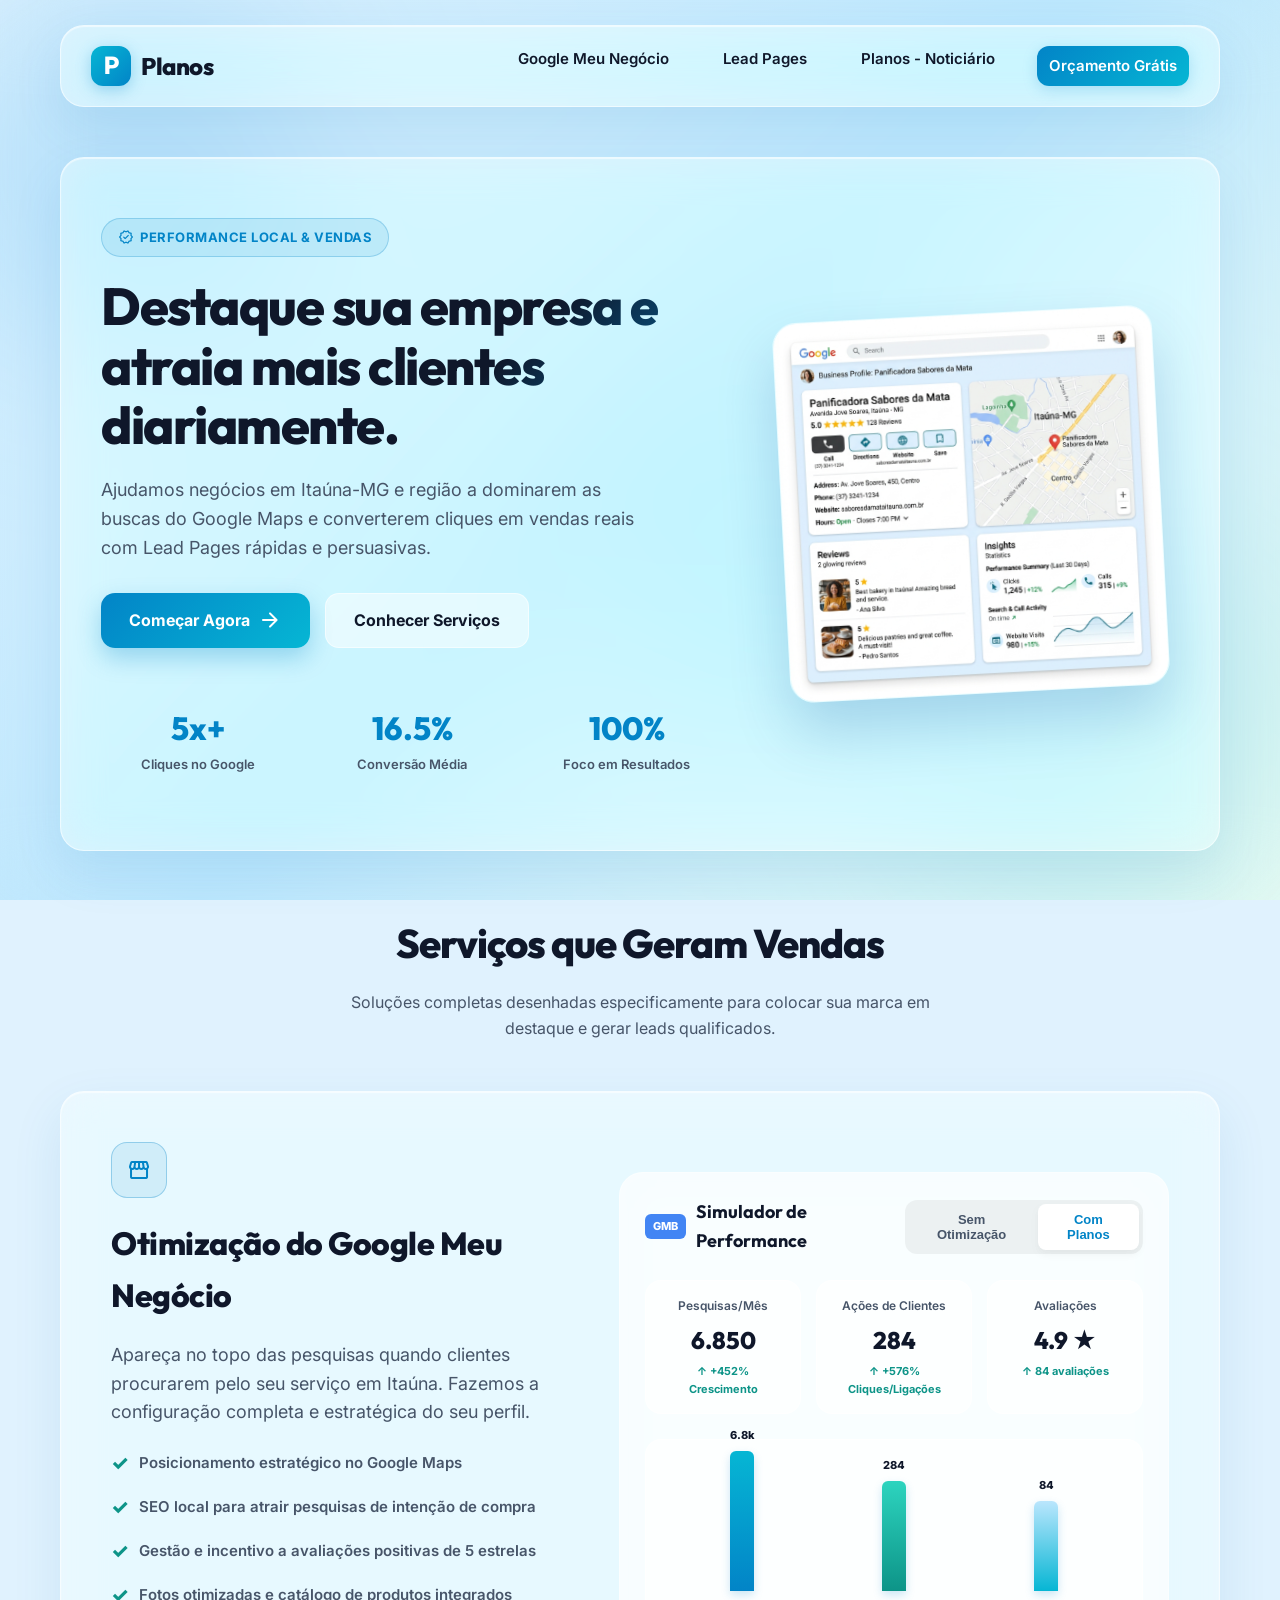
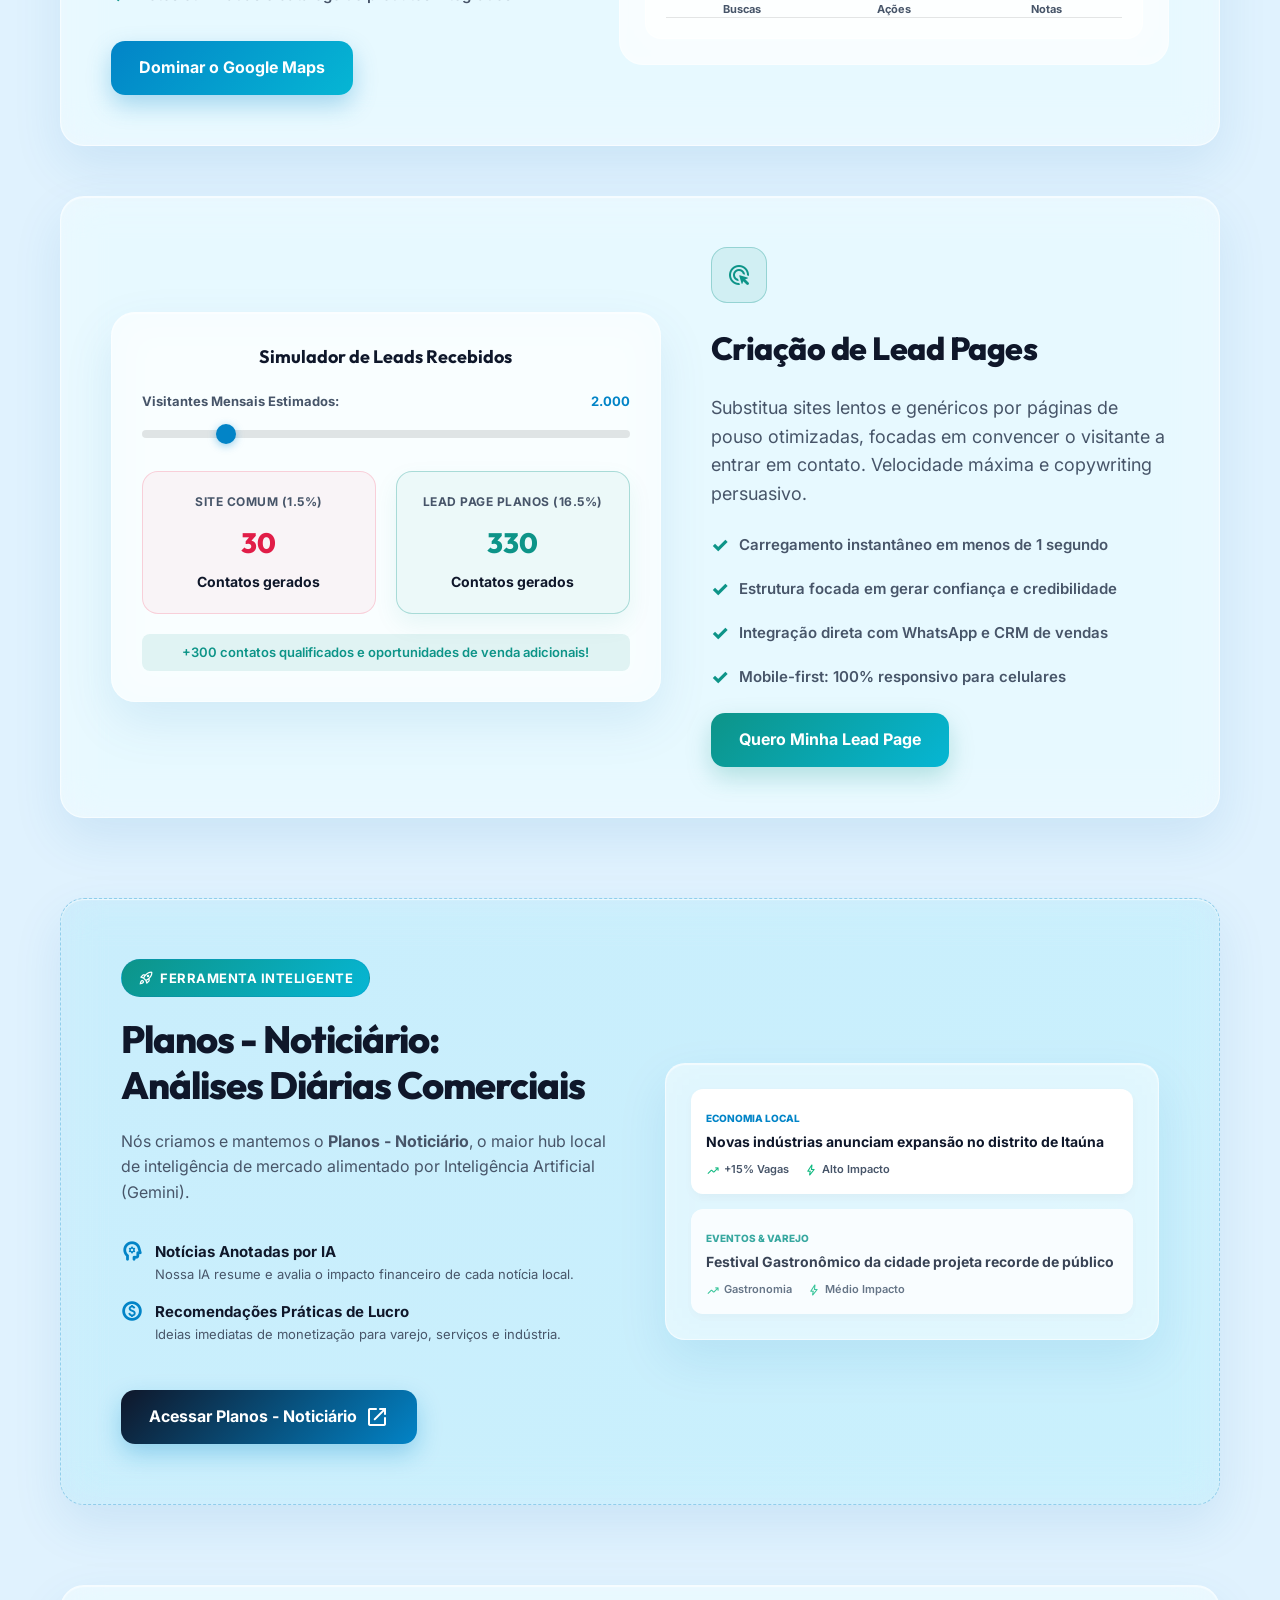
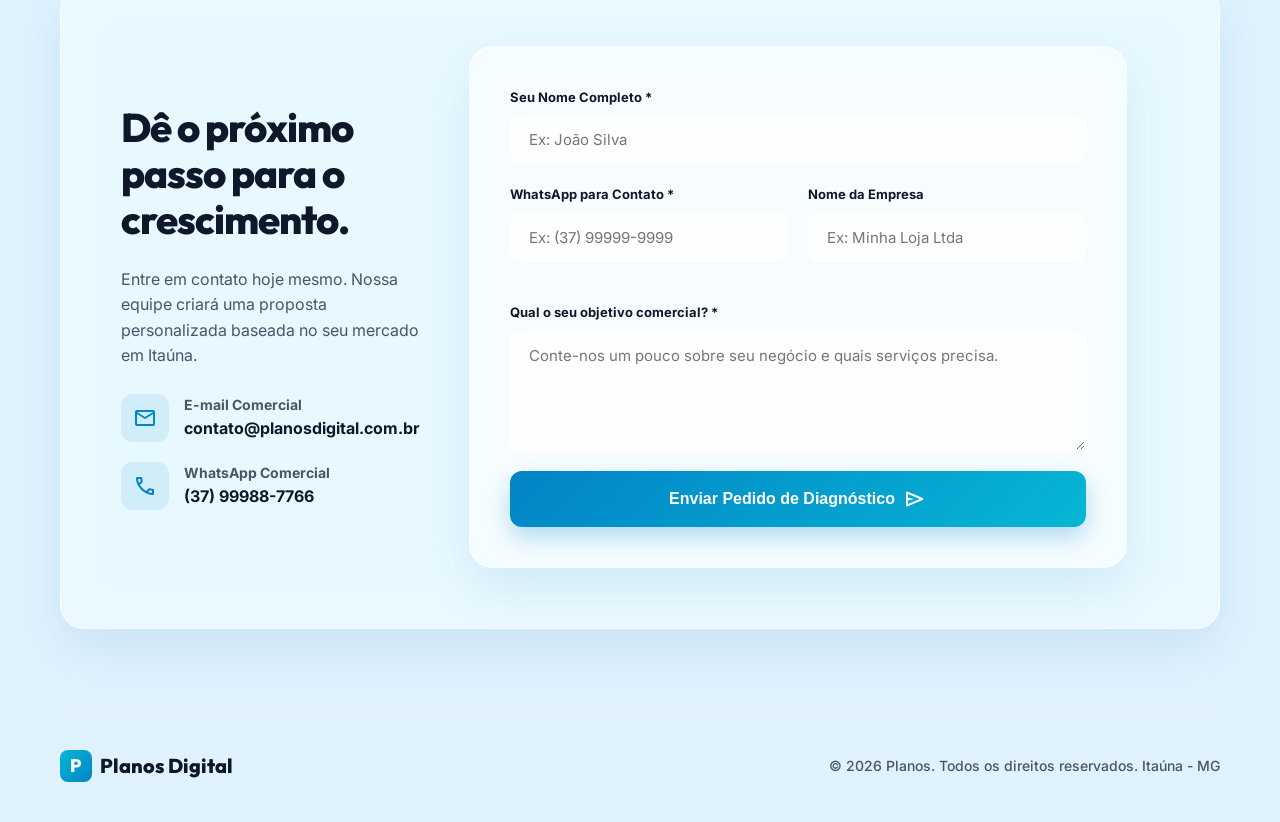
==== commit 8920dbf6: "Interface: Renomeando site de notícias e links para Planos - Noticiário, restaurando arquivos essenc" ====
--- a/index.html
+++ b/index.html
@@ -15,7 +15,7 @@
   <link rel="stylesheet" href="https://fonts.googleapis.com/css2?family=Material+Symbols+Rounded:opsz,wght,FILL,GRAD@20..48,100..700,0..1,-50..200" />
   
   <!-- Estilos Customizados -->
-  <link rel="stylesheet" href="./src/css/planos.css">
+  <link rel="stylesheet" href="./src/css/planos.css?v=1.0.5">
 </head>
 <body>
 
@@ -40,7 +40,7 @@
         <ul class="nav-links">
           <li><a href="#gmb">Google Meu Negócio</a></li>
           <li><a href="#leadpages">Lead Pages</a></li>
-          <li><a href="#itauna">Itaúna Negócios</a></li>
+          <li><a href="#itauna">Planos - Noticiário</a></li>
           <li><a href="#contato" class="btn nav-btn">Orçamento Grátis</a></li>
         </ul>
       </nav>
@@ -228,7 +228,7 @@
       </div>
     </section>
 
-    <!-- Destaque Itaúna Negócios -->
+    <!-- Destaque Planos - Noticiário -->
     <section class="itauna-section glass-panel" id="itauna">
       <div class="itauna-content">
         <div class="service-info">
@@ -236,9 +236,9 @@
             <span class="material-symbols-rounded" style="font-size: 16px;">rocket_launch</span>
             Ferramenta Inteligente
           </div>
-          <h2 class="itauna-title">Itaúna Negócios:<br>Análises Diárias Comerciais</h2>
+          <h2 class="itauna-title">Planos - Noticiário:<br>Análises Diárias Comerciais</h2>
           <p class="itauna-desc">
-            Nós criamos e mantemos o <strong>Itaúna Negócios</strong>, o maior hub local de inteligência de mercado alimentado por Inteligência Artificial (Gemini).
+            Nós criamos e mantemos o <strong>Planos - Noticiário</strong>, o maior hub local de inteligência de mercado alimentado por Inteligência Artificial (Gemini).
           </p>
           
           <div class="itauna-features">
@@ -260,13 +260,13 @@
 
           <div>
             <a href="./itauna.html" class="btn btn-primary" style="background: linear-gradient(135deg, var(--text-main), var(--primary));">
-              Acessar Itaúna Negócios
+              Acessar Planos - Noticiário
               <span class="material-symbols-rounded">open_in_new</span>
             </a>
           </div>
         </div>
 
-        <!-- Visual Mockup do Portal Itaúna Negócios -->
+        <!-- Visual Mockup do Portal Planos - Noticiário -->
         <div class="itauna-visual-panel glass-panel">
           <div class="itauna-mock-news">
             <span class="itauna-mock-tag">Economia Local</span>
@@ -371,6 +371,6 @@
   </div>
 
   <!-- Scripts -->
-  <script src="./src/js/planos.js"></script>
+  <script src="./src/js/planos.js?v=1.0.5"></script>
 </body>
 </html>
--- a/src/css/planos.css
+++ b/src/css/planos.css
@@ -250,7 +250,7 @@
 
 .hero-title {
   font-family: var(--font-title);
-  font-size: 52px;
+  font-size: clamp(2.25rem, 6vw, 3.25rem);
   line-height: 1.15;
   font-weight: 800;
   letter-spacing: -1.5px;
@@ -1094,6 +1094,10 @@
     padding: 30px 20px;
   }
   
+  .itauna-section {
+    padding: 30px 20px;
+  }
+  
   .service-gmb {
     direction: ltr; /* Reset no-order swap */
   }
@@ -1147,3 +1151,28 @@
     text-align: center;
   }
 }
+
+@media (max-width: 480px) {
+  .hero-title {
+    font-size: 28px;
+  }
+  .glass-sphere {
+    width: 150px;
+    height: 150px;
+  }
+  .chart-bar-container {
+    width: 40px;
+  }
+  .chart-bar {
+    width: 16px;
+  }
+  .db-card-value {
+    font-size: 20px;
+  }
+  .simulator-panel {
+    padding: 20px 15px;
+  }
+  .contact-form {
+    padding: 25px 20px;
+  }
+}
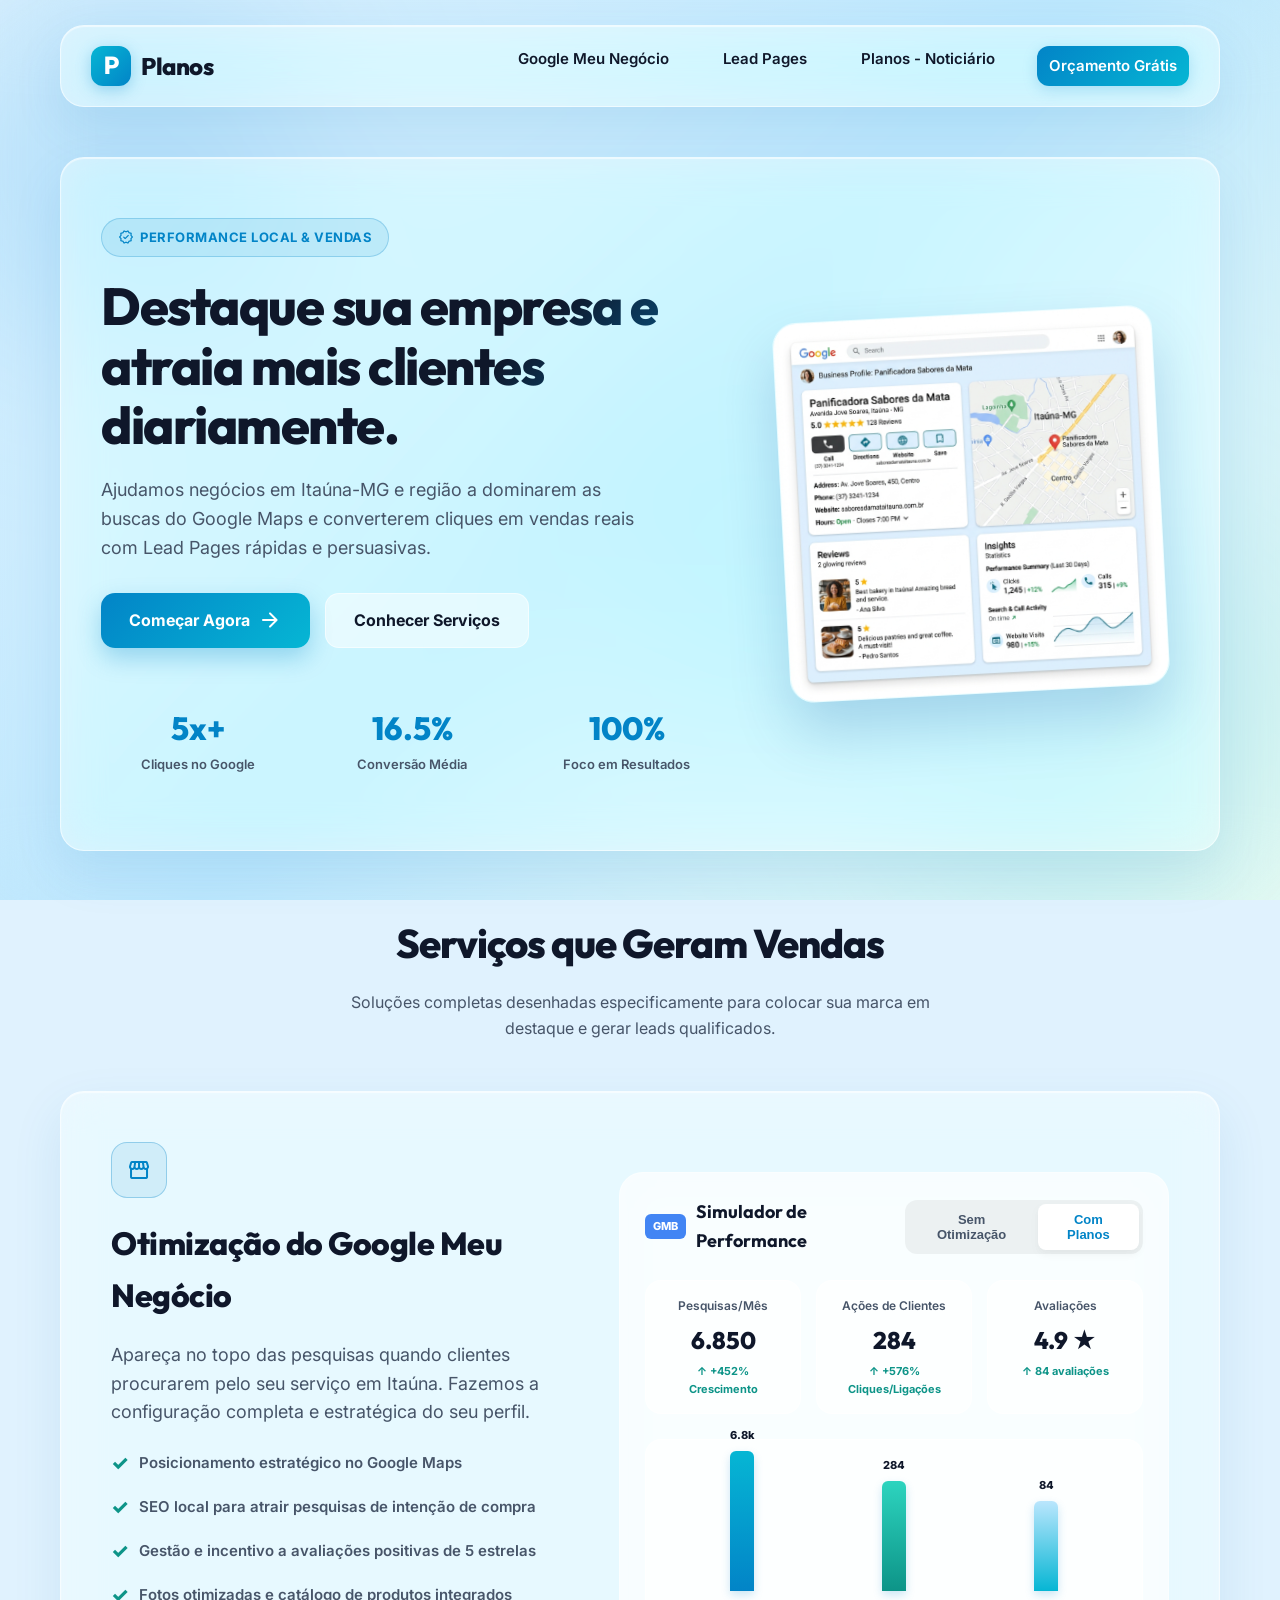
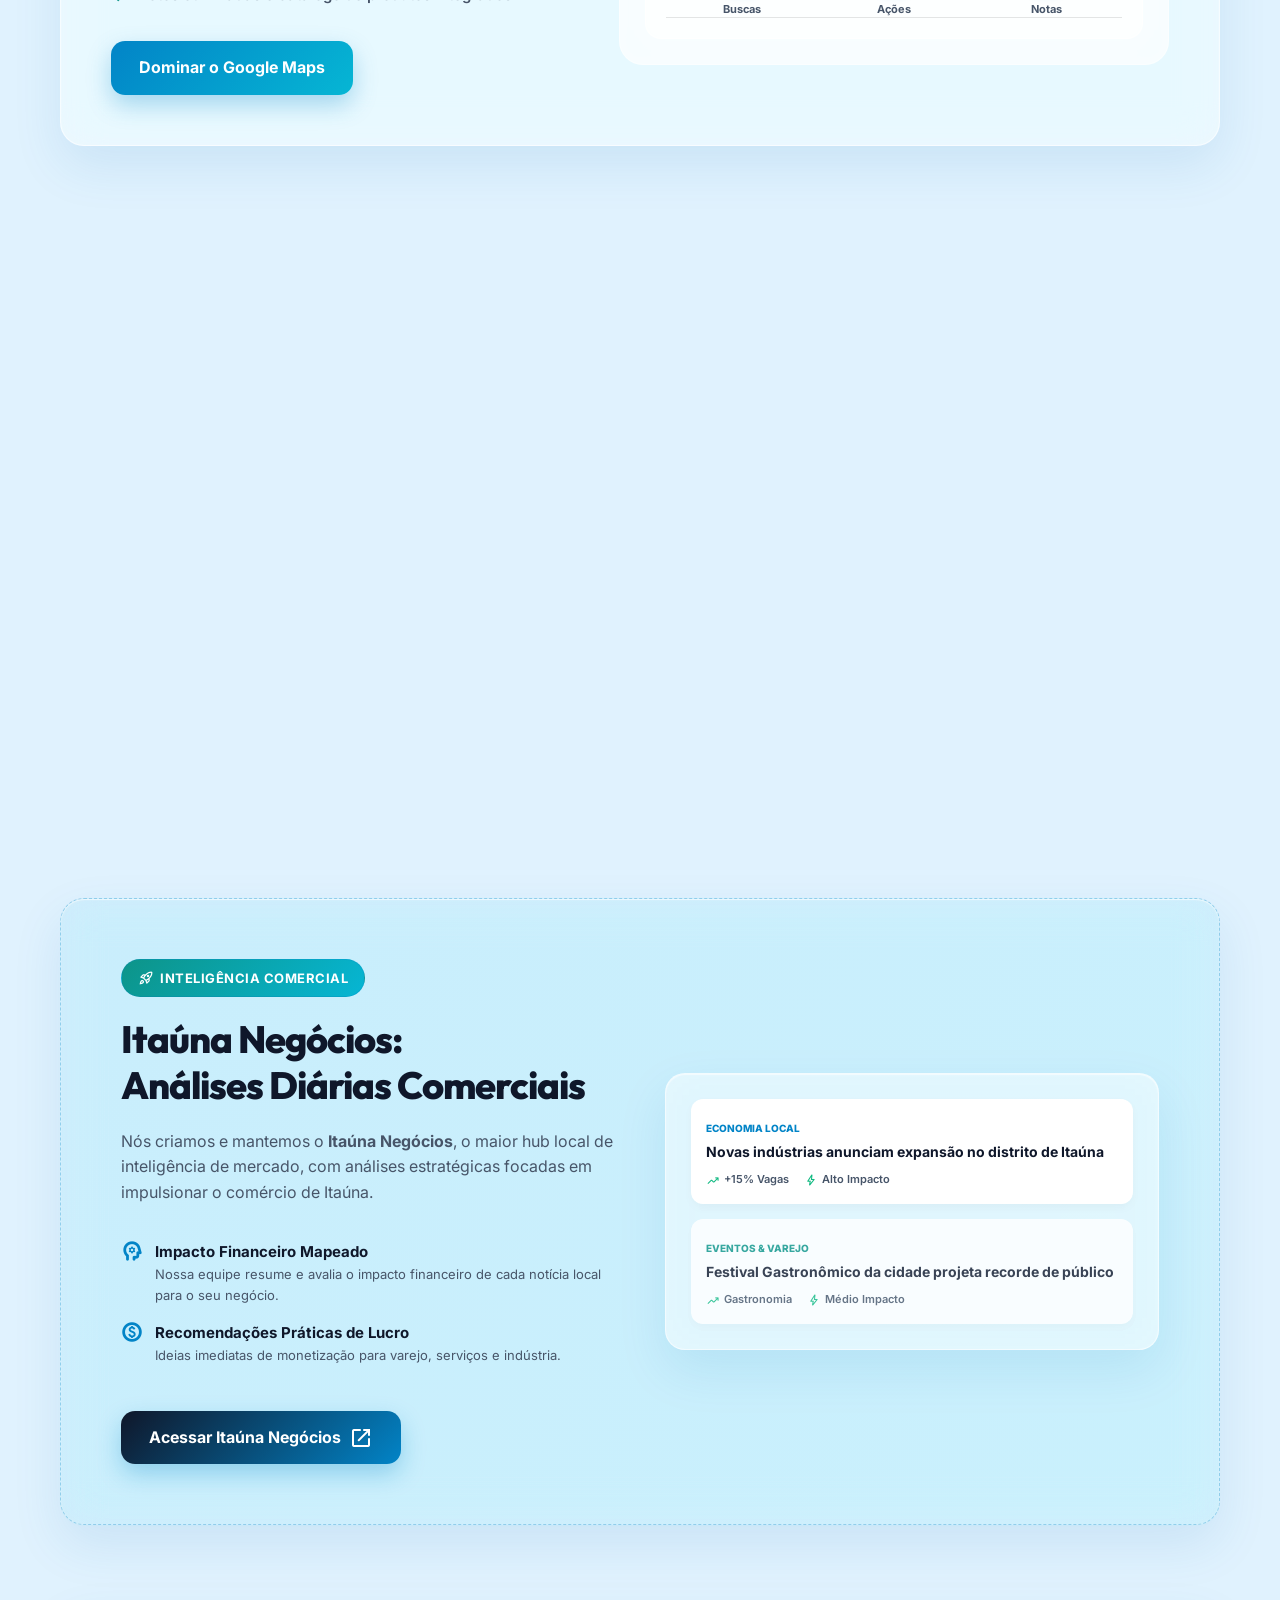
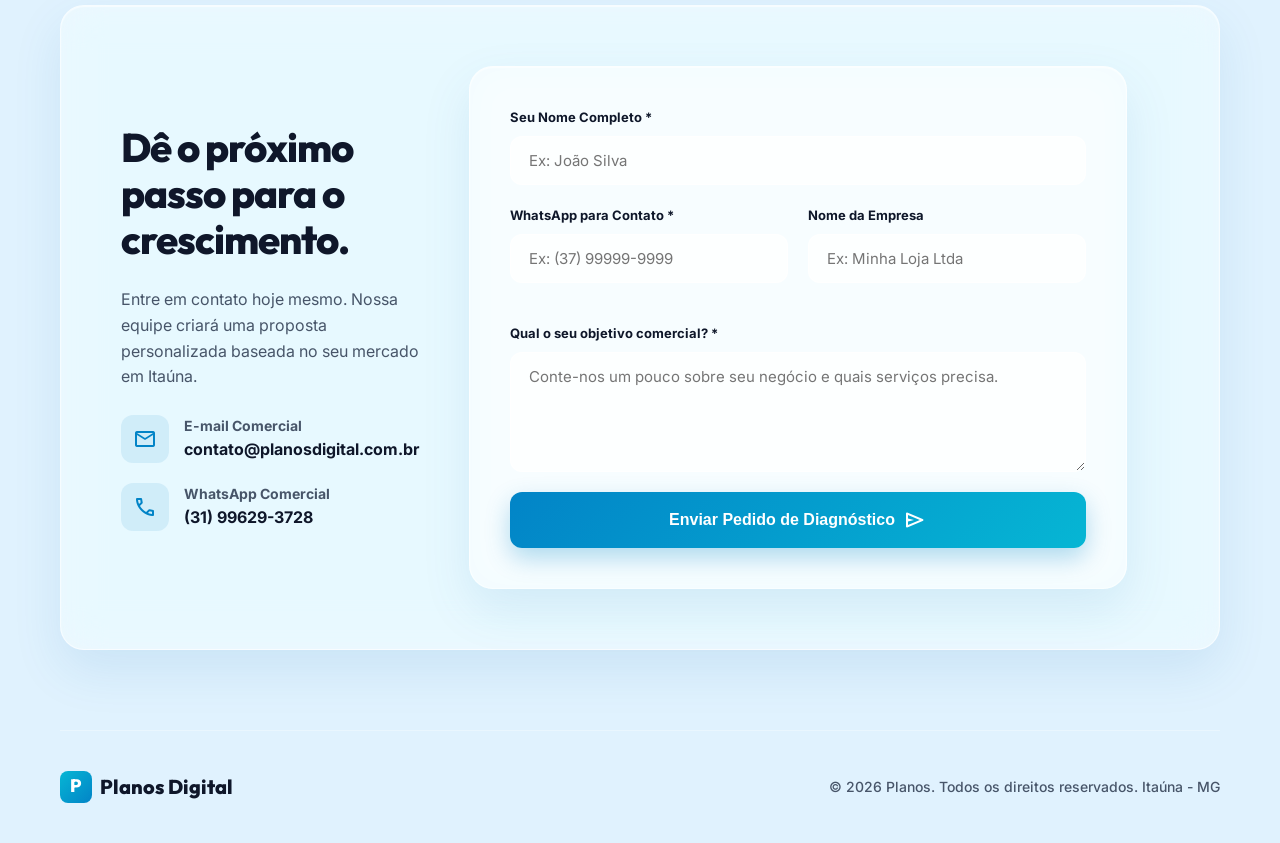
==== commit 58a6ee9c: "Atualizando contato do WhatsApp e removendo referências de IA na seção Itaúna Negócios" ====
--- a/index.html
+++ b/index.html
@@ -228,25 +228,25 @@
       </div>
     </section>
 
-    <!-- Destaque Planos - Noticiário -->
+    <!-- Destaque Itaúna Negócios -->
     <section class="itauna-section glass-panel" id="itauna">
       <div class="itauna-content">
         <div class="service-info">
           <div class="badge itauna-badge">
             <span class="material-symbols-rounded" style="font-size: 16px;">rocket_launch</span>
-            Ferramenta Inteligente
-          </div>
-          <h2 class="itauna-title">Planos - Noticiário:<br>Análises Diárias Comerciais</h2>
+            Inteligência Comercial
+          </div>
+          <h2 class="itauna-title">Itaúna Negócios:<br>Análises Diárias Comerciais</h2>
           <p class="itauna-desc">
-            Nós criamos e mantemos o <strong>Planos - Noticiário</strong>, o maior hub local de inteligência de mercado alimentado por Inteligência Artificial (Gemini).
+            Nós criamos e mantemos o <strong>Itaúna Negócios</strong>, o maior hub local de inteligência de mercado, com análises estratégicas focadas em impulsionar o comércio de Itaúna.
           </p>
           
           <div class="itauna-features">
             <div class="itauna-feat-item">
               <span class="material-symbols-rounded itauna-feat-icon">psychology</span>
               <div class="itauna-feat-text">
-                <h4>Notícias Anotadas por IA</h4>
-                <p>Nossa IA resume e avalia o impacto financeiro de cada notícia local.</p>
+                <h4>Impacto Financeiro Mapeado</h4>
+                <p>Nossa equipe resume e avalia o impacto financeiro de cada notícia local para o seu negócio.</p>
               </div>
             </div>
             <div class="itauna-feat-item">
@@ -259,14 +259,14 @@
           </div>
 
           <div>
-            <a href="./itauna.html" class="btn btn-primary" style="background: linear-gradient(135deg, var(--text-main), var(--primary));">
-              Acessar Planos - Noticiário
+            <a href="https://paulohtcosta37-ux.github.io/itauna-negocios/" target="_blank" class="btn btn-primary" style="background: linear-gradient(135deg, var(--text-main), var(--primary));">
+              Acessar Itaúna Negócios
               <span class="material-symbols-rounded">open_in_new</span>
             </a>
           </div>
         </div>
 
-        <!-- Visual Mockup do Portal Planos - Noticiário -->
+        <!-- Visual Mockup do Portal Itaúna Negócios -->
         <div class="itauna-visual-panel glass-panel">
           <div class="itauna-mock-news">
             <span class="itauna-mock-tag">Economia Local</span>
@@ -308,15 +308,15 @@
             </div>
           </div>
 
-          <div class="contact-detail-item">
+          <a href="https://api.whatsapp.com/send?phone=5531996293728&text=Ol%C3%A1%2C%20quero%20aumentar%20o%20meu%20alcan%C3%A7e%20de%20clientes!" target="_blank" class="contact-detail-item" style="text-decoration: none; color: inherit; transition: opacity 0.3s;" onmouseover="this.style.opacity=0.8" onmouseout="this.style.opacity=1">
             <div class="contact-detail-icon">
               <span class="material-symbols-rounded">call</span>
             </div>
             <div class="contact-detail-text">
               <h4>WhatsApp Comercial</h4>
-              <p>(37) 99988-7766</p>
-            </div>
-          </div>
+              <p>(31) 99629-3728</p>
+            </div>
+          </a>
         </div>
       </div>
 
